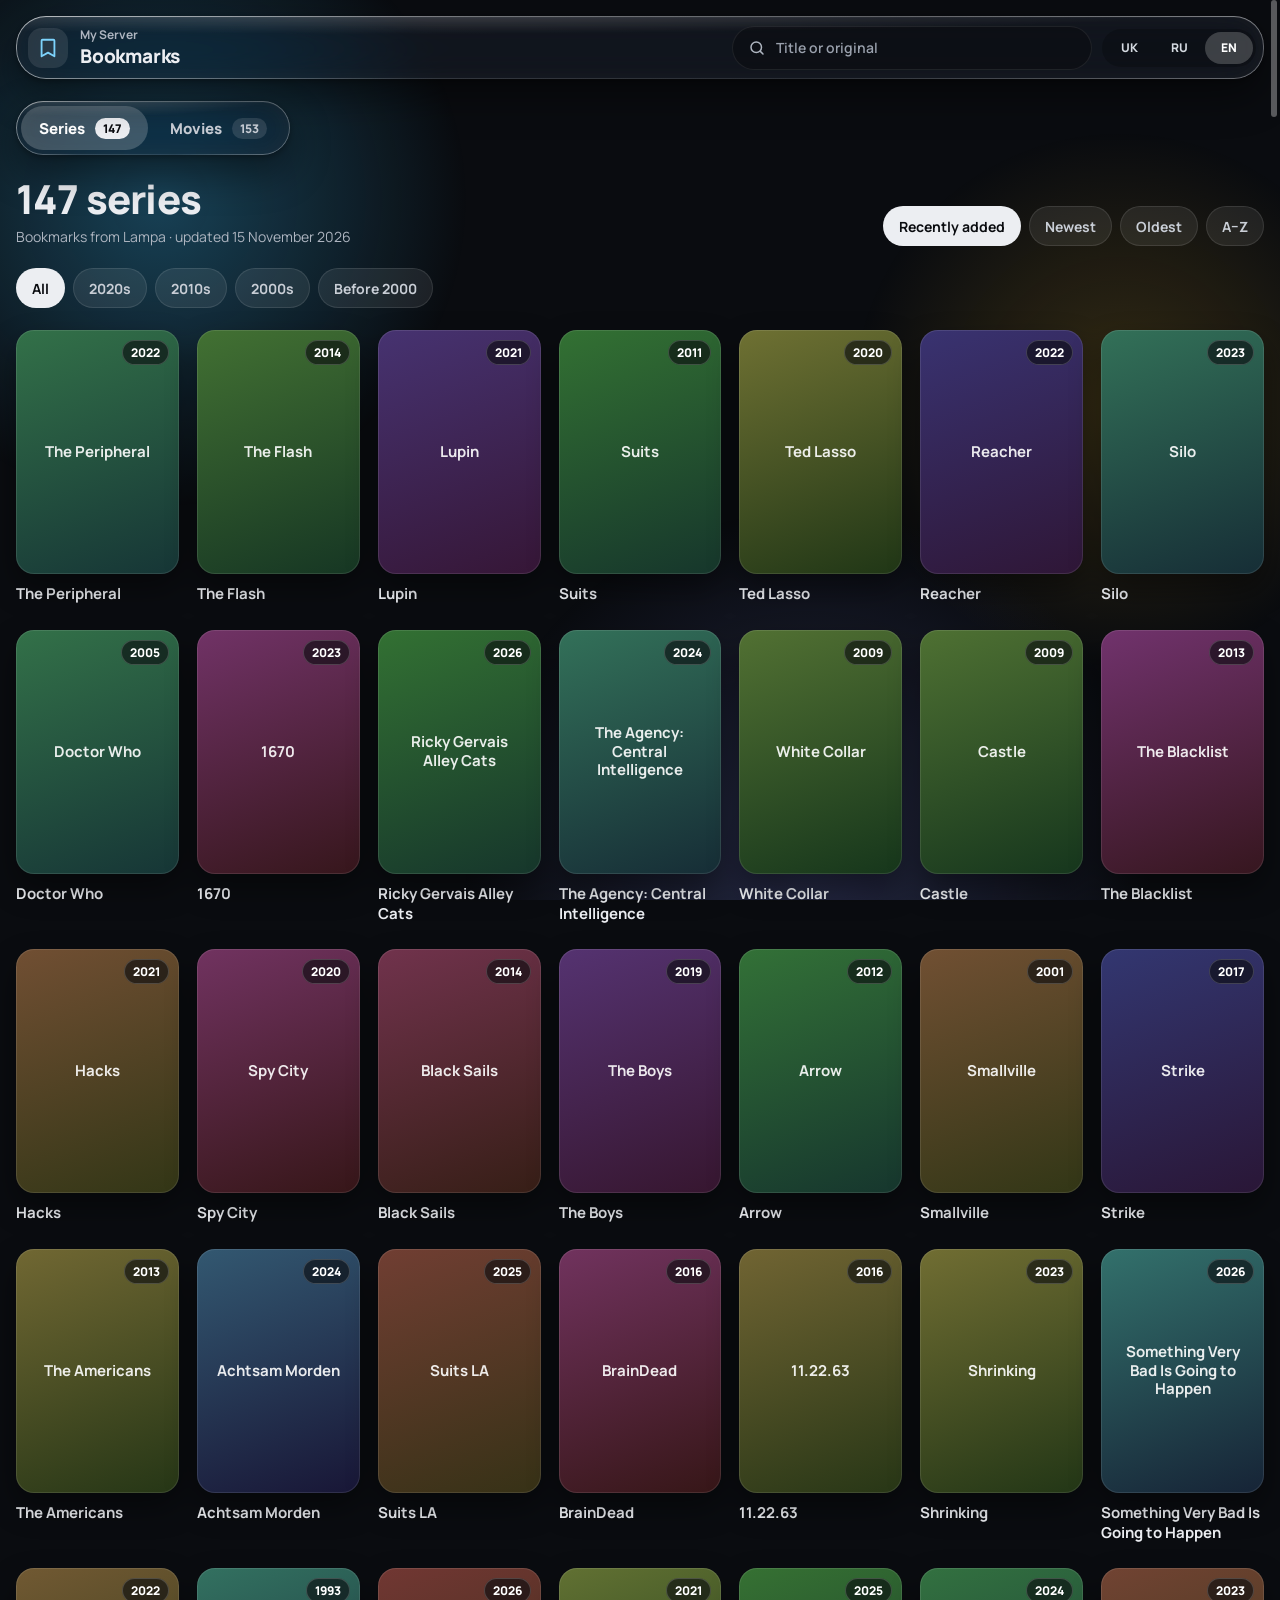
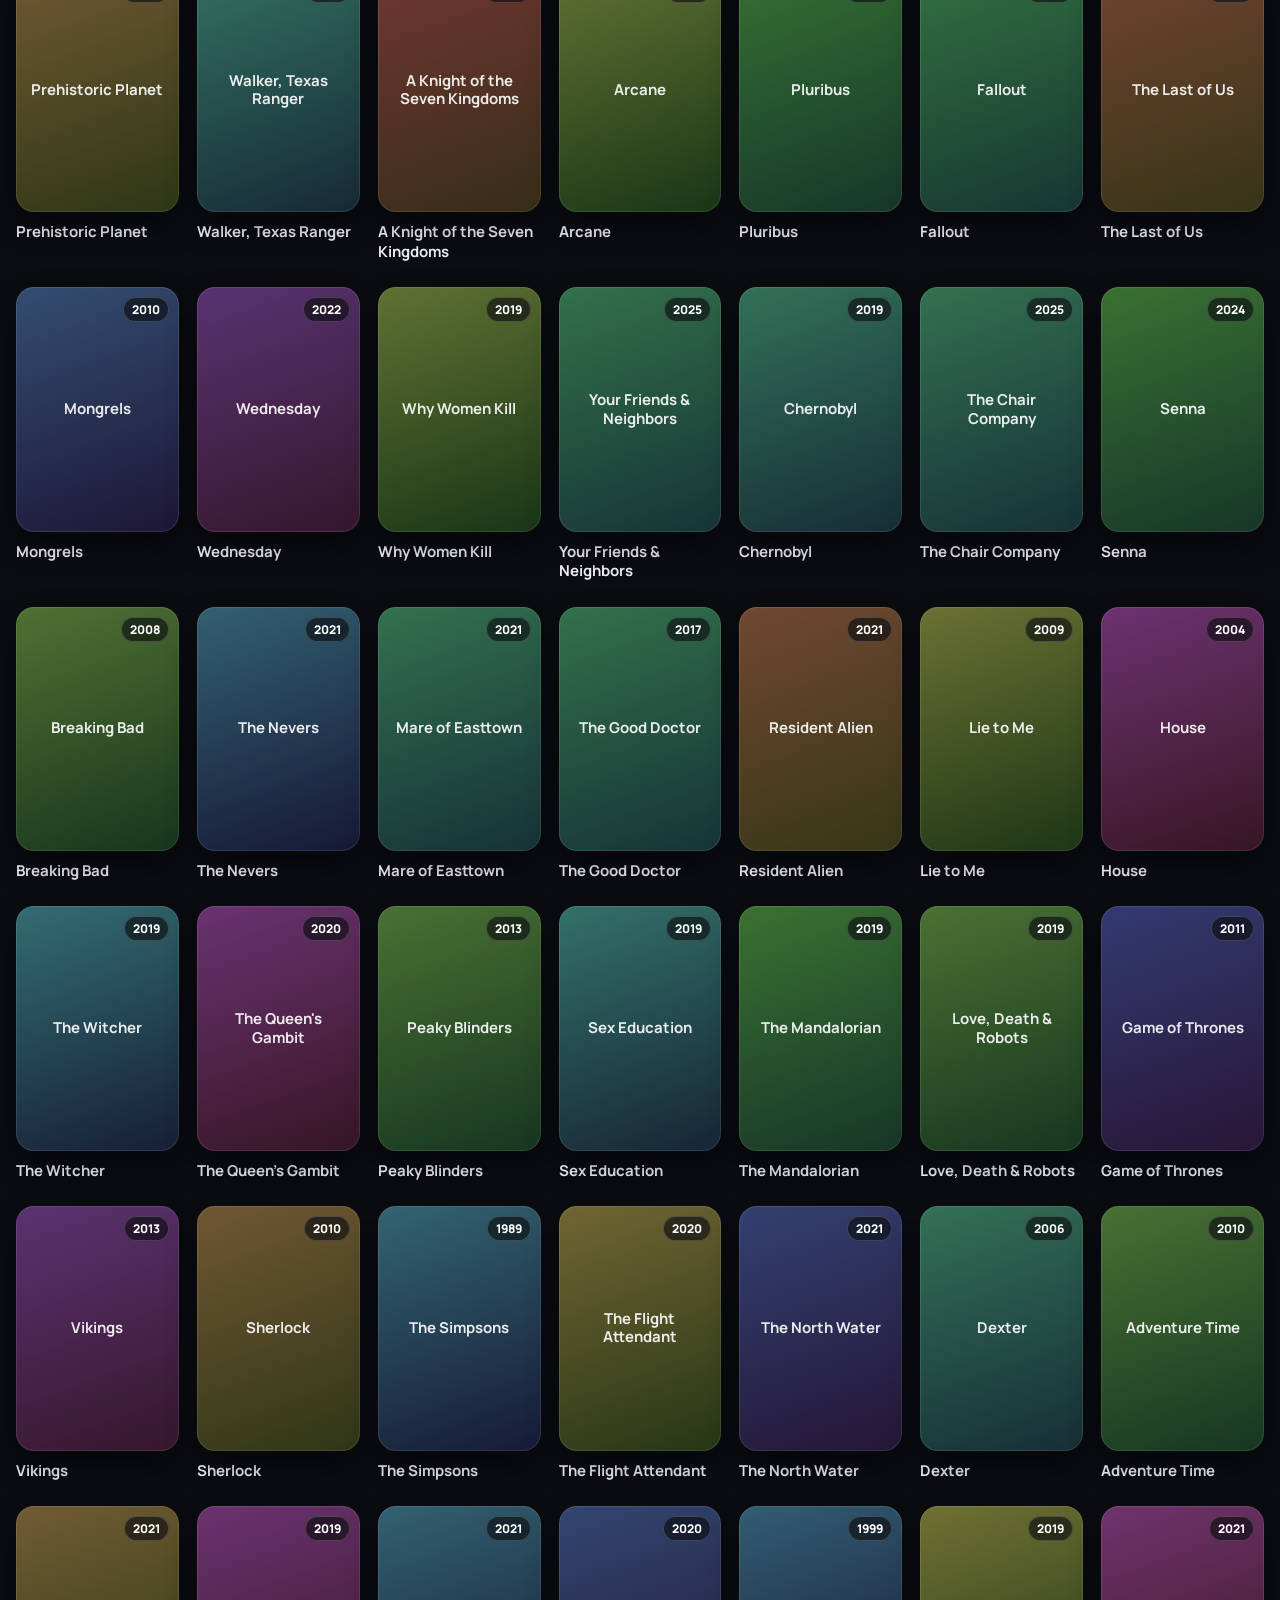
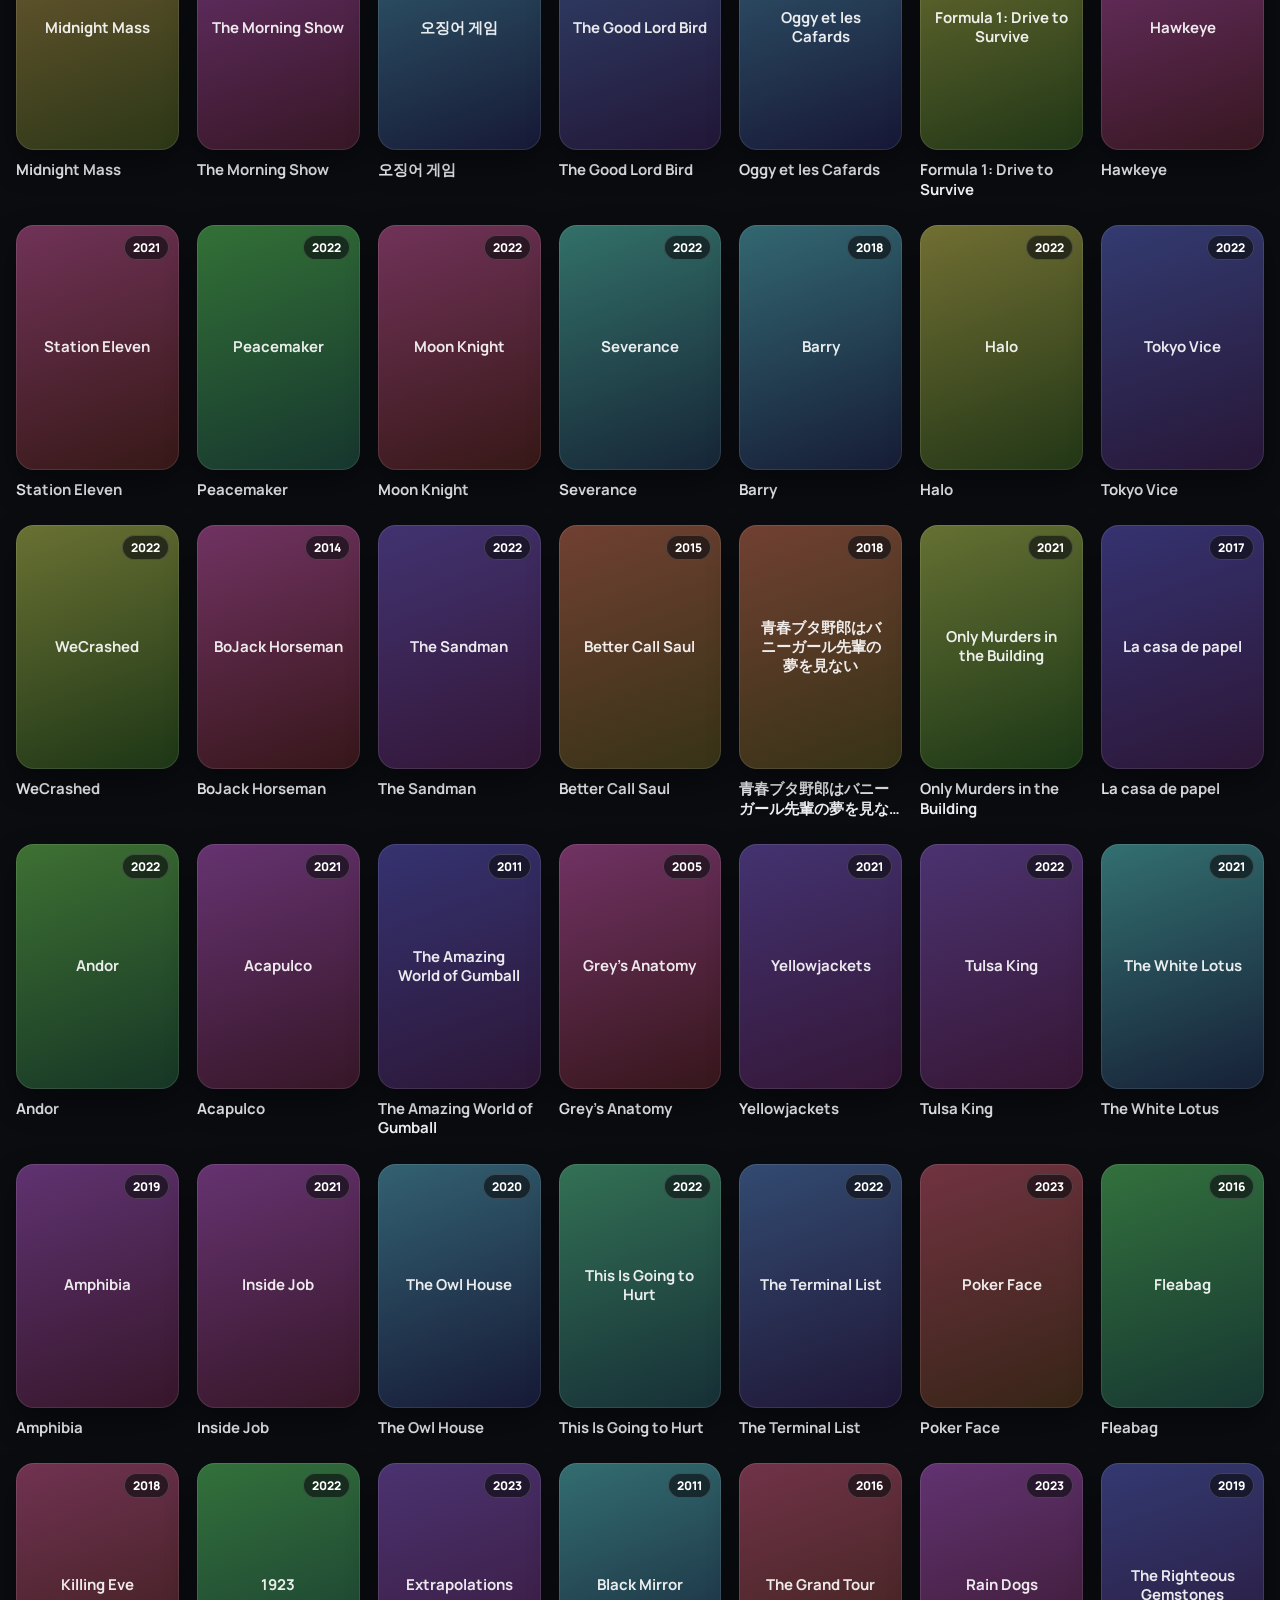
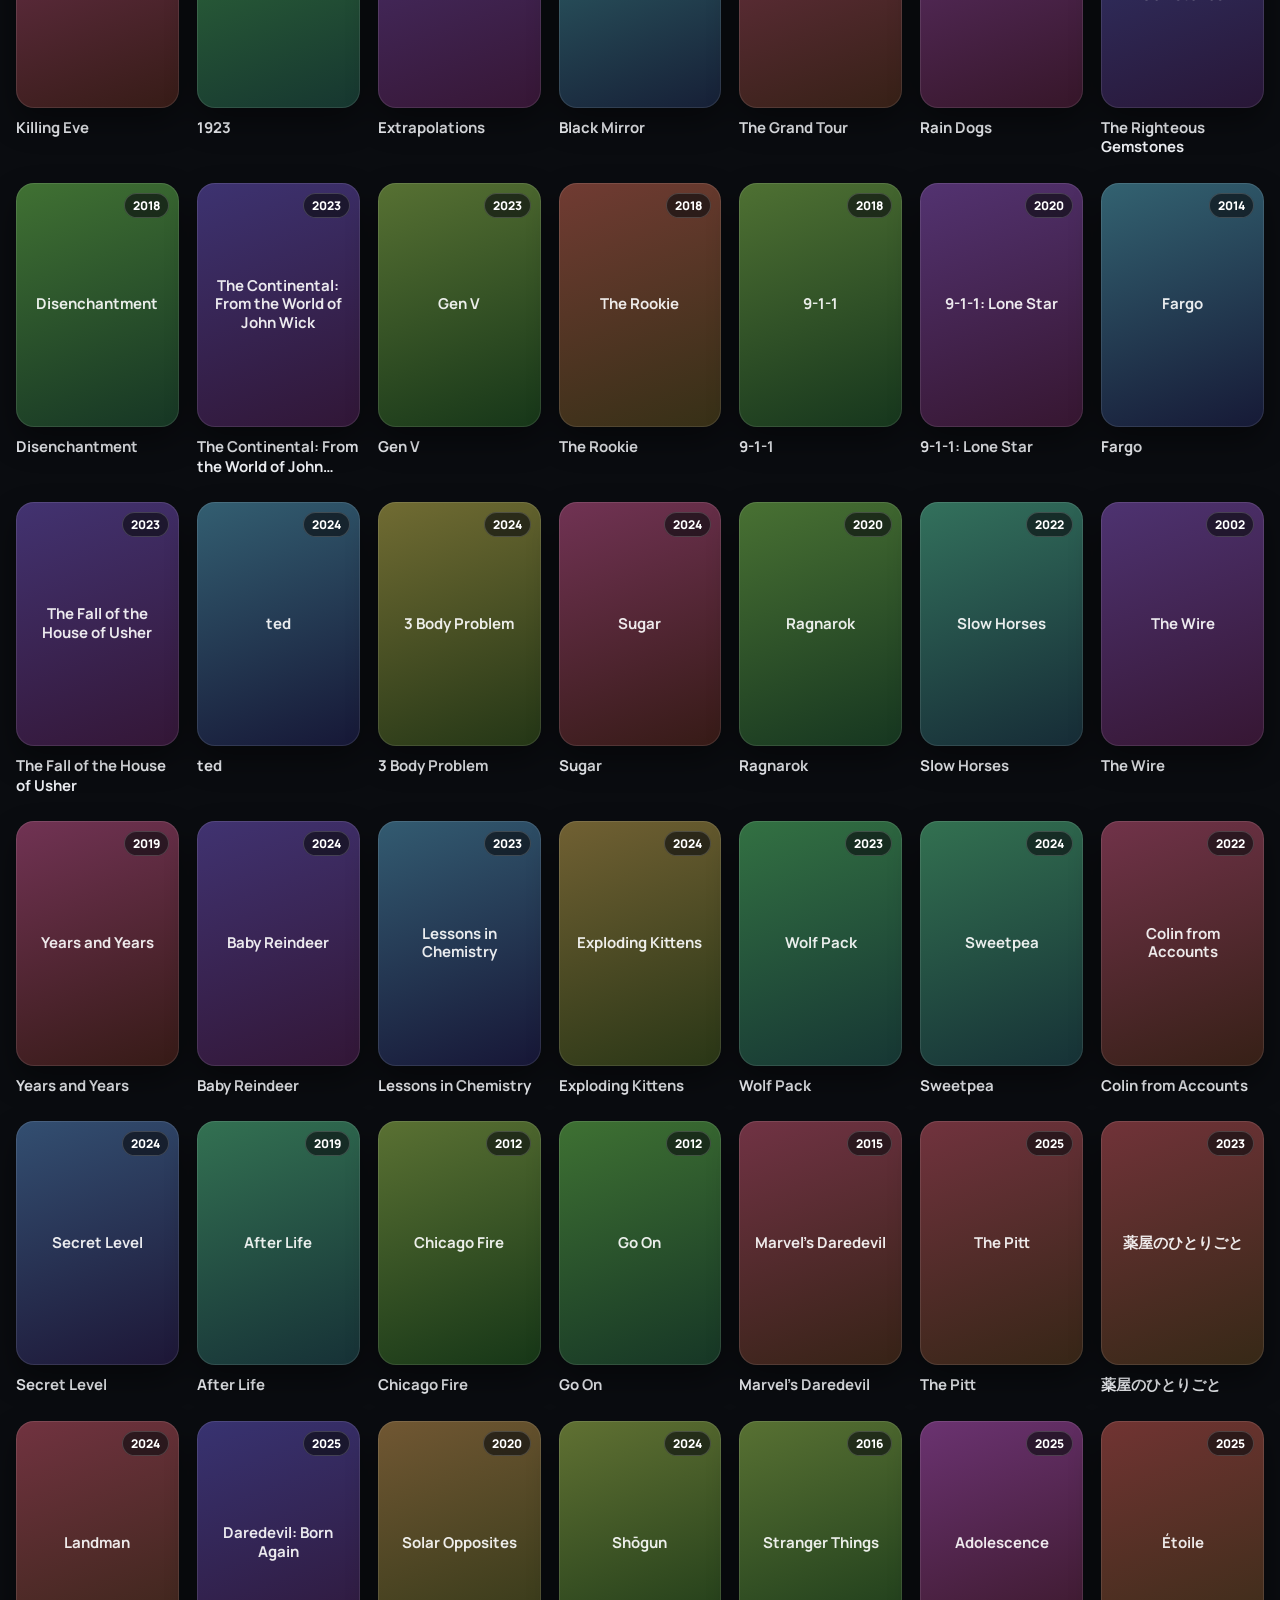
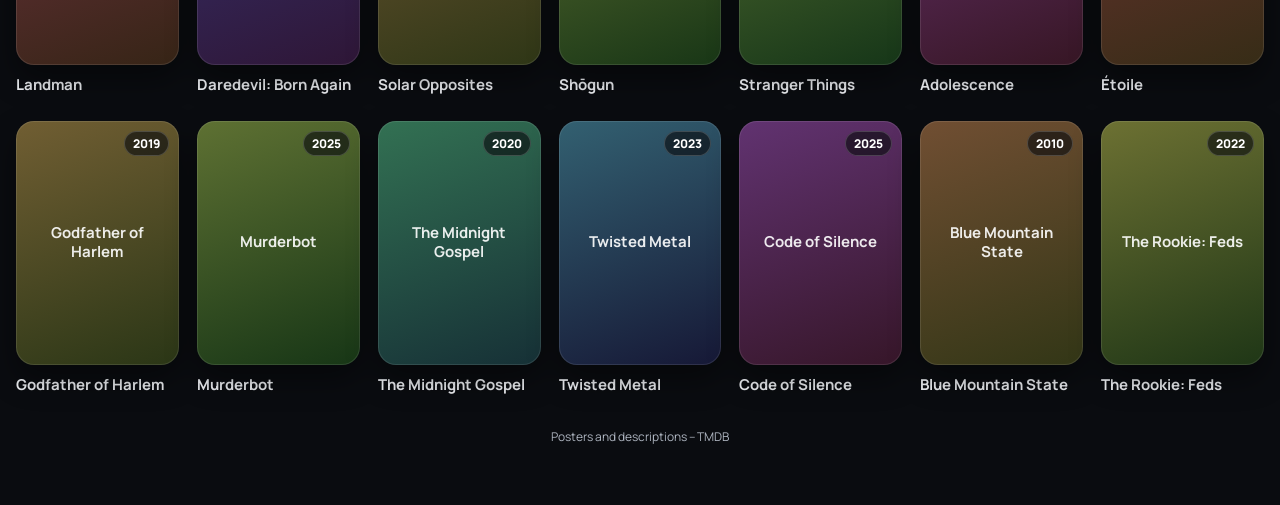
==== bookmarks/index.html @ 3c8f23cd "Bookmarks page: Lampa/CUB series and movies with TMDB details - bookmarks/: list with series/movies " ====
<!doctype html>
<html lang="uk">
<head>
<meta charset="utf-8">
<meta name="viewport" content="width=device-width, initial-scale=1, viewport-fit=cover">
<meta name="robots" content="noindex, nofollow, noarchive, nosnippet, noimageindex">
<meta name="googlebot" content="noindex, nofollow, noarchive, nosnippet, noimageindex">
<meta name="referrer" content="no-referrer">
<meta name="theme-color" content="#0A0C10">
<meta name="color-scheme" content="dark">
<title>Закладки</title>
<link rel="icon" href="data:image/svg+xml,%3Csvg xmlns='http://www.w3.org/2000/svg' viewBox='0 0 24 24' fill='none' stroke='%237DD3FC' stroke-width='2' stroke-linecap='round' stroke-linejoin='round'%3E%3Cpath d='M6 3h12a1 1 0 0 1 1 1v17l-7-4-7 4V4a1 1 0 0 1 1-1z'/%3E%3C/svg%3E">
<link rel="preconnect" href="https://fonts.googleapis.com">
<link rel="preconnect" href="https://fonts.gstatic.com" crossorigin>
<link rel="preconnect" href="https://image.tmdb.org" crossorigin>
<link href="https://fonts.googleapis.com/css2?family=Manrope:wght@400;500;600;700;800&display=swap" rel="stylesheet">
<link rel="stylesheet" href="../style.css">
<link rel="stylesheet" href="bookmarks.css">
</head>
<body>
<div class="ambient" aria-hidden="true"><i class="a1"></i><i class="a2"></i><i class="a3"></i></div>
<div id="bm-bd" class="bm-bd" aria-hidden="true"></div>
<div id="app"></div>
<noscript>JavaScript is required.</noscript>
<script src="app.js"></script>
</body>
</html>
---- style.css ----
:root{ --bg:#0A0C10;--text:#ECEEF2;--text2:#C9CED6;--text3:#AEB5C0;--line:rgba(255,255,255,.08); --ok:#4ADE80;--warn:#FBBF24;--down:#F87171;--unknown:#9AA1AD;--accent:#7DD3FC; --slot-ok:#2F6B45;--slot-unknown:#3A3F49; --mono:'JetBrains Mono',ui-monospace,monospace; } *{box-sizing:border-box} html{background:var(--bg)}  html{scrollbar-width:none} html::-webkit-scrollbar{display:none} #sbar-zone{position:fixed;top:0;right:0;bottom:0;width:14px;z-index:60} #sbar{position:absolute;right:3px;width:6px;border-radius:3px;background:rgba(255,255,255,.32);opacity:0;transition:opacity .35s,width .15s,right .15s} html.scrolling #sbar,#sbar-zone:hover #sbar,#sbar.drag{opacity:1;transition:opacity .1s,width .15s,right .15s} #sbar-zone:hover #sbar,#sbar.drag{width:8px;right:2px;background:rgba(255,255,255,.45)} #sbar-zone[hidden]{display:none} @media (pointer:coarse){#sbar-zone{pointer-events:none}} .svc-wrap{scrollbar-width:none}.svc-wrap::-webkit-scrollbar{display:none} html,body{margin:0;color:var(--text);font-family:'Manrope',system-ui,sans-serif;-webkit-font-smoothing:antialiased} body{min-height:100vh;overflow-x:clip} button{font-family:inherit;color:inherit} a{color:var(--accent);text-decoration:none}a:hover{color:#BAE6FD} h1,h2,h3{margin:0} [hidden]{display:none !important} .mono{font-family:var(--mono)}  .ambient{position:fixed;inset:0;pointer-events:none;z-index:-1;overflow:hidden} .ambient i{position:absolute;border-radius:50%} .a1{left:-160px;top:-120px;width:640px;height:640px;background:radial-gradient(circle,rgba(56,189,248,.30),rgba(56,189,248,0) 68%)} .a2{right:-120px;top:120px;width:560px;height:560px;background:radial-gradient(circle,rgba(251,191,36,.18),rgba(251,191,36,0) 68%)} .a3{left:35%;top:55%;width:720px;height:720px;background:radial-gradient(circle,rgba(129,140,248,.22),rgba(129,140,248,0) 68%)} body.is-down .a1{background:radial-gradient(circle,rgba(248,113,113,.30),rgba(248,113,113,0) 66%)}  .glass{position:relative;isolation:isolate;background:rgba(30,35,45,.42);-webkit-backdrop-filter:blur(24px) saturate(190%) brightness(1.08);backdrop-filter:blur(24px) saturate(190%) brightness(1.08);box-shadow:inset 0 1px 1px rgba(255,255,255,.28),inset 0 -1px 1px rgba(255,255,255,.08),inset 0 0 24px rgba(255,255,255,.04),0 16px 40px rgba(0,0,0,.45),0 2px 6px rgba(0,0,0,.3)} .glass::before{content:"";position:absolute;inset:0;border-radius:inherit;background:radial-gradient(120% 70% at 30% -10%,rgba(255,255,255,.20),rgba(255,255,255,0) 55%);pointer-events:none;z-index:-1} .glass::after{content:"";position:absolute;inset:0;border-radius:inherit;padding:1px;background:linear-gradient(135deg,rgba(255,255,255,.55),rgba(255,255,255,.08) 35%,rgba(255,255,255,.04) 65%,rgba(255,255,255,.32));-webkit-mask:linear-gradient(#000 0 0) content-box,linear-gradient(#000 0 0);-webkit-mask-composite:xor;mask:linear-gradient(#000 0 0) content-box exclude,linear-gradient(#000 0 0);pointer-events:none} .mat{background:rgba(22,25,31,.66);-webkit-backdrop-filter:blur(40px) saturate(140%);backdrop-filter:blur(40px) saturate(140%);box-shadow:inset 0 0 0 1px rgba(255,255,255,.05)} .mat-inner{background:rgba(255,255,255,.05)}  .btn{height:44px;padding:0 18px;border:0;border-radius:22px;font-size:14px;font-weight:800;cursor:pointer;display:inline-flex;align-items:center;justify-content:center;gap:8px;white-space:nowrap} .btn:focus-visible,.tab:focus-visible,.nav-item:focus-visible,.seg button:focus-visible,.row-name:focus-visible,input:focus-visible{outline:2px solid var(--accent);outline-offset:2px} .plain{background:rgba(255,255,255,.09);color:#F1F3F6}.plain:hover{background:rgba(255,255,255,.16)} .tint{background:rgba(125,211,252,.32);color:#E8F7FF;box-shadow:inset 0 0 0 1px rgba(125,211,252,.55)}.tint:hover{background:rgba(125,211,252,.42)} .danger{background:rgba(248,113,113,.36);color:#FFECEC;box-shadow:inset 0 0 0 1px rgba(248,113,113,.6)}.danger:hover{background:rgba(248,113,113,.46)} .icon-btn{width:44px;padding:0} .ghost{background:transparent;color:#D5DAE1}.ghost:hover{background:rgba(255,255,255,.08)} .seg{display:flex;gap:2px;padding:3px;border-radius:22px;background:rgba(0,0,0,.22)} .seg button{height:38px;min-width:54px;padding:0 12px;border:0;border-radius:19px;font-size:13px;font-weight:800;cursor:pointer;background:transparent;color:#D5DAE1} .seg button[aria-pressed="true"]{background:rgba(255,255,255,.20);color:#fff} .seg.small button{height:32px;min-width:48px;font-size:12px;border-radius:16px;padding:0 10px}  .shell{position:relative;display:flex;gap:20px;max-width:1440px;margin:0 auto;padding:16px 16px 0;align-items:flex-start} .side{box-shadow:inset 0 1px 1px rgba(255,255,255,.28),inset 0 -1px 1px rgba(255,255,255,.08),inset 0 0 24px rgba(255,255,255,.04),0 2px 6px rgba(0,0,0,.3)}  .side{position:sticky;top:16px;z-index:12;flex:0 0 244px;border-radius:30px;padding:14px;display:flex;flex-direction:column;gap:14px;min-height:calc(100vh - 32px)} .brand{display:flex;align-items:center;gap:10px;padding:6px 8px 4px} .brand-icon{width:36px;height:36px;border-radius:12px;background:rgba(125,211,252,.22);color:#BAE6FD;display:flex;align-items:center;justify-content:center;flex-shrink:0} body.is-down .brand-icon{background:rgba(248,113,113,.24);color:#FECACA} .brand-name{font-size:17px;font-weight:800;letter-spacing:-.01em;white-space:nowrap} .nav{display:flex;flex-direction:column;gap:4px} .nav-item{display:flex;align-items:center;gap:12px;height:44px;padding:0 14px;border:0;border-radius:22px;font-size:14px;font-weight:700;cursor:pointer;text-align:left;white-space:nowrap;background:transparent;color:#D5DAE1} .nav-item:hover{background:rgba(255,255,255,.08)} .nav-item[aria-current="page"]{background:rgba(125,211,252,.24);color:#E8F7FF;box-shadow:inset 0 0 0 1px rgba(125,211,252,.4)} .side-card{margin-top:auto;border-radius:20px;padding:14px;background:rgba(255,255,255,.06);display:flex;flex-direction:column;gap:8px} .kv{display:flex;justify-content:space-between;align-items:baseline;gap:10px;font-size:12px;white-space:nowrap} .kv span:first-child{color:var(--text3)}.kv span:last-child{color:#E7EAEE;font-weight:600;overflow:hidden;text-overflow:ellipsis} .dot{width:8px;height:8px;border-radius:4px;flex-shrink:0;display:inline-block} .dot.ok{background:var(--ok)}.dot.warn{background:var(--warn)}.dot.down{background:var(--down)}.dot.unknown{background:var(--unknown)} .content{flex:1 1 auto;min-width:0;display:flex;flex-direction:column;gap:22px;padding-bottom:40px} .topbar{position:sticky;top:16px;z-index:11;border-radius:30px;padding:8px 8px 8px 22px;display:flex;flex-wrap:wrap;align-items:center;justify-content:space-between;gap:12px} .topbar h1{font-size:19px;font-weight:800;letter-spacing:-.01em} .muted{color:var(--text3)}.soft{color:#D5DAE1} .pill{display:inline-flex;align-items:center;gap:8px;height:44px;padding:0 16px;border-radius:22px;font-size:13px;font-weight:800;white-space:nowrap} .pill.ok{background:rgba(74,222,128,.16);color:#86EFAC}.pill.warn{background:rgba(251,191,36,.18);color:#FCD34D}.pill.down{background:rgba(248,113,113,.2);color:#FCA5A5}.pill.unknown{background:rgba(255,255,255,.1);color:#D5DAE1} .tag{padding:5px 10px;border-radius:999px;font-size:12px;font-weight:700;white-space:nowrap} .tag.ok{background:rgba(74,222,128,.14);color:var(--ok)}.tag.warn{background:rgba(251,191,36,.16);color:var(--warn)}.tag.down{background:rgba(248,113,113,.16);color:var(--down)}.tag.unknown{background:rgba(255,255,255,.08);color:var(--unknown)} .tag.code{background:rgba(255,255,255,.05);color:var(--text2);font-family:var(--mono);font-weight:500}  .stats{display:grid;grid-template-columns:repeat(auto-fit,minmax(200px,1fr));gap:16px} .stat{border-radius:24px;padding:14px 18px;display:flex;flex-direction:column;gap:6px;min-width:0} .stat-head{display:flex;justify-content:space-between;align-items:baseline;gap:8px;font-size:13px;color:var(--text3);font-weight:600;white-space:nowrap} .stat-head span:last-child{font-size:12px;font-weight:500;overflow:hidden;text-overflow:ellipsis} .stat-val{font-size:26px;font-weight:700;font-family:var(--mono);white-space:nowrap} .spark{width:100%;height:28px;display:block} .card{border-radius:26px;min-width:0} .card-head{display:flex;justify-content:space-between;align-items:center;gap:12px;flex-wrap:wrap;padding:14px 20px 6px} .card-head h2{font-size:17px;font-weight:800}  .svc-table{min-width:700px} .svc-wrap{overflow-x:auto;padding-bottom:10px} .svc-head,.svc-row{display:grid;grid-template-columns:24px minmax(160px,1.4fr) minmax(170px,1.6fr) 72px minmax(190px,1.8fr);gap:12px;align-items:center;padding:0 20px} .svc-head{padding-top:4px;padding-bottom:4px;font-size:11px;font-weight:700;color:var(--text3);letter-spacing:.04em;text-transform:uppercase} .svc-row{min-height:44px} .svc-row.sel{background:rgba(125,211,252,.10);box-shadow:inset 3px 0 0 var(--accent)} .row-name{border:0;background:none;padding:0;font-size:14px;font-weight:700;text-align:left;cursor:pointer;min-height:40px;color:var(--text)} .svc-sub{font-size:13px;color:var(--text3)} .svc-sub.warn{color:var(--warn)}.svc-sub.down{color:var(--down)} .svc-ms{font-size:13px;font-family:var(--mono);color:var(--text2)} .bars{display:flex;gap:2px;height:18px} .bars i{flex:1;border-radius:3px;background:var(--slot-unknown)} .bars i.ok{background:var(--slot-ok)}.bars i.warn{background:var(--warn)}.bars i.down{background:var(--down)} .bars i:hover{outline:2px solid #fff;outline-offset:1px} .pair{display:grid;grid-template-columns:minmax(0,1.5fr) minmax(0,1fr);gap:20px;align-items:stretch} .detail{padding:22px 24px;display:flex;flex-direction:column;gap:18px} .detail h2{font-size:20px;font-weight:800} .metrics{display:grid;grid-template-columns:repeat(3,minmax(0,1fr));gap:10px} .metric{border-radius:18px;padding:12px;display:flex;flex-direction:column;gap:4px;min-width:0} .metric span:first-child{font-size:11px;line-height:1.3;color:var(--text3);font-weight:600} .metric span:last-child{font-size:17px;font-weight:700;font-family:var(--mono);white-space:nowrap;overflow:hidden;text-overflow:ellipsis} .events{display:flex;flex-direction:column} .ev{display:flex;gap:12px;padding:6px 0;align-items:baseline;font-size:13px;color:var(--text2)} .ev time{font-family:var(--mono);font-size:12px;color:var(--text3);width:80px;flex-shrink:0;white-space:nowrap} .ev.warn span{color:var(--warn)}.ev.down span{color:var(--down)}.ev.ok span{color:#86EFAC} .sub-title{font-size:13px;font-weight:700;color:var(--text2);padding-bottom:4px} .peers{display:flex;flex-direction:column;gap:2px} .peer{display:flex;align-items:center;gap:10px;font-size:13px;padding:5px 0} .peer b{font-weight:700;flex:1;min-width:0;overflow:hidden;text-overflow:ellipsis;white-space:nowrap} .peer span{color:var(--text3);white-space:nowrap} .side-list{padding:22px 24px;display:flex;flex-direction:column;gap:6px} .side-list h2{font-size:20px;font-weight:800;padding-bottom:6px} .empty{color:var(--text3);font-size:13px;padding:8px 0}  .charts{display:grid;grid-template-columns:repeat(auto-fit,minmax(220px,1fr));gap:16px} .chart{border-radius:24px;padding:16px 18px;display:flex;flex-direction:column;gap:8px} .chart svg{width:100%;height:120px;display:block} .chart-foot{display:flex;justify-content:space-between;font-size:11px;color:var(--text3)} .days{display:flex;align-items:flex-end;gap:3px;height:120px} .days i{flex:1;background:rgba(94,234,212,.55);border-radius:3px 3px 0 0;min-height:2px;cursor:default} .days i:hover{background:rgba(94,234,212,.9)}  .alert{border-radius:32px;padding:24px 26px;display:flex;flex-wrap:wrap;gap:20px;align-items:center} .alert-icon{width:56px;height:56px;border-radius:28px;background:rgba(248,113,113,.26);color:#FECACA;display:flex;align-items:center;justify-content:center;flex-shrink:0} .alert h2{font-size:21px;font-weight:800} .alert p{margin:6px 0 0;font-size:14px;color:#E7EAEE;line-height:1.55} body.is-down .stats,body.is-down .card{opacity:.75}  .tip{position:fixed;z-index:50;border-radius:16px;padding:10px 14px;display:flex;flex-direction:column;gap:4px;white-space:nowrap;pointer-events:none;font-size:13px;font-weight:800} .tip .mono{font-size:12px;font-weight:500;color:#D5DAE1}  .login{position:relative;min-height:100vh;display:flex;align-items:center;justify-content:center;padding:24px 16px} .login-card{width:100%;max-width:400px;border-radius:34px;padding:30px 28px 26px;display:flex;flex-direction:column;gap:18px} .login-card .brand{padding:0} .field{display:flex;flex-direction:column;gap:6px} .field label{font-size:13px;font-weight:700;color:var(--text2)} .field input{height:50px;border-radius:16px;border:1px solid rgba(255,255,255,.12);background:rgba(0,0,0,.28);color:var(--text);font:inherit;font-size:16px;padding:0 16px} .field input.code{font-family:var(--mono);letter-spacing:.3em;font-size:20px} .login-err{min-height:20px;font-size:13px;color:var(--down)} .login-foot{display:flex;justify-content:space-between;align-items:center;gap:10px}  .edge-top{position:sticky;top:0;height:110px;margin-bottom:-110px;z-index:5;pointer-events:none;background:linear-gradient(180deg,rgba(10,12,16,.85),rgba(10,12,16,.5) 45%,rgba(10,12,16,0))} .m-header,.m-range,.tabbar-wrap{display:none} .tab{display:flex;flex-direction:column;align-items:center;justify-content:center;gap:3px;height:54px;min-width:0;padding:0 2px;border:0;border-radius:27px;background:transparent;color:var(--text2);cursor:pointer} .tab span{max-width:100%;overflow:hidden;text-overflow:ellipsis;white-space:nowrap;font-size:10px;font-weight:700} .tab[aria-current="page"]{background:rgba(125,211,252,.24);color:#E8F7FF;box-shadow:inset 0 0 0 1px rgba(125,211,252,.35)}  @media (max-width:900px){ .shell{flex-direction:column;align-items:stretch;padding:8px 10px 0} .side,.topbar{display:none !important} .content{gap:14px;padding-bottom:110px} .m-header{display:flex;position:sticky;top:8px;z-index:11;align-items:center;gap:10px;border-radius:30px;padding:7px 7px 7px 8px} .m-header .brand-icon{width:40px;height:40px;border-radius:20px} .m-title{flex:1;min-width:0;display:flex;flex-direction:column;gap:2px} .m-title h1{font-size:17px;font-weight:800;white-space:nowrap;overflow:hidden;text-overflow:ellipsis} .m-title span{display:flex;align-items:center;gap:6px;font-size:12px;color:#D5DAE1;font-weight:600;white-space:nowrap;overflow:hidden} .m-range{display:flex} .svc-hint{display:none} .pair{grid-template-columns:minmax(0,1fr)} .stats{grid-template-columns:repeat(2,minmax(0,1fr));gap:10px} .stat-val{font-size:22px} .stats .stat:last-child:nth-child(odd){grid-column:1 / -1} .svc-table{min-width:0} .svc-head{display:none} .svc-row{grid-template-columns:12px minmax(0,1fr) auto;row-gap:2px;padding:10px 16px 14px} .svc-ms{grid-column:3;grid-row:1} .svc-sub{grid-column:2 / 4;grid-row:2} .bars{grid-column:1 / 4;grid-row:3;margin-top:6px} .metrics{gap:8px} .alert{padding:20px} .tabbar-wrap{display:flex;position:fixed;left:0;right:0;bottom:calc(12px + env(safe-area-inset-bottom));z-index:14;justify-content:center;padding:0 10px;pointer-events:none} .tabbar{pointer-events:auto;display:grid;grid-template-columns:repeat(4,minmax(0,1fr));width:100%;max-width:460px;gap:2px;border-radius:33px;padding:6px} }  @supports not ((backdrop-filter:blur(1px)) or (-webkit-backdrop-filter:blur(1px))){.glass{background:rgba(30,35,45,.97)}.mat{background:#16191F}} @media (prefers-reduced-transparency:reduce){.glass,.mat{background:#1D2129;-webkit-backdrop-filter:none;backdrop-filter:none}.glass::before{display:none}.ambient{display:none}} @media (prefers-contrast:more){.glass{background:#12141A}.glass::after{background:rgba(255,255,255,.85)}.tint,.nav-item[aria-current="page"],.tab[aria-current="page"]{background:#7DD3FC;color:#0B1A22}.muted,.svc-sub,.kv span:first-child{color:#D5DAE1}} @media (prefers-reduced-motion:no-preference){.btn,.seg button,.nav-item,.tab{transition:background .2s ease,transform .25s cubic-bezier(.3,1.4,.5,1)}.btn:active,.tab:active{transform:scale(.95)}.pulse{animation:pulse 2s ease-in-out infinite}@keyframes pulse{0%,100%{opacity:1}50%{opacity:.35}}}  .sw{position:relative;width:52px;height:32px;border-radius:16px;border:0;padding:0;cursor:pointer;flex-shrink:0} .sw-off{background:#3A3F49}.sw-on{background:#38BDF8} .sw-thumb{position:absolute;top:3px;left:3px;width:26px;height:26px;border-radius:13px;background:#fff;box-shadow:0 2px 6px rgba(0,0,0,.35)} .sw-on .sw-thumb{left:auto;right:3px} .sw-locked{opacity:.5;cursor:not-allowed} .sw:not(.sw-locked):active .sw-thumb{width:34px;height:30px;top:1px;border-radius:15px;background:rgba(255,255,255,.28);-webkit-backdrop-filter:blur(6px) saturate(200%);backdrop-filter:blur(6px) saturate(200%);box-shadow:inset 0 1px 1px rgba(255,255,255,.7),inset 0 -1px 1px rgba(255,255,255,.25),0 4px 14px rgba(0,0,0,.35)} .prow{display:flex;align-items:center;gap:14px;min-height:56px;padding:6px 0;border-top:1px solid var(--line)} .prow:first-child{border-top:0} .k{display:flex;flex-direction:column;gap:3px;flex:1;min-width:0} .k b{font-size:14px;font-weight:700;display:flex;align-items:center;gap:8px;flex-wrap:wrap} .k span{font-size:12px;color:var(--text3);line-height:1.4} .k span.warn-t{color:var(--warn)} .badge{padding:3px 8px;border-radius:999px;font-size:11px;font-weight:800;white-space:nowrap} .badge.crit{background:rgba(248,113,113,.18);color:#FCA5A5} .badge.out{background:rgba(125,211,252,.16);color:#BAE6FD} .dev{display:flex;align-items:center;gap:12px;padding:10px 0;border-top:1px solid var(--line)} .dev:first-child{border-top:0} .ic{width:40px;height:40px;border-radius:14px;background:rgba(255,255,255,.06);display:flex;align-items:center;justify-content:center;flex-shrink:0;color:#D5DAE1} .ic.accent{color:var(--accent)} .p{margin:0;font-size:14px;line-height:1.55} .row-btns{display:flex;align-items:center;gap:10px;flex-wrap:wrap} @media (prefers-reduced-motion:no-preference){.sw-thumb{transition:all .28s cubic-bezier(.3,1.5,.5,1)}}  .acts:empty{display:none} .act-row{display:flex;flex-wrap:wrap;gap:8px;padding-top:2px} .act-btn{height:40px;padding:0 14px;font-size:13px;border-radius:20px} .act-btn[aria-disabled="true"]{opacity:.55;cursor:default} .act-btn .cd{font-family:var(--mono);font-size:11px;font-weight:600;color:var(--text3)} .spin{width:14px;height:14px;border-radius:50%;border:2px solid rgba(255,255,255,.25);border-top-color:#E8F7FF;flex-shrink:0;display:inline-block} @media (prefers-reduced-motion:no-preference){.spin{animation:spin .8s linear infinite}@keyframes spin{to{transform:rotate(360deg)}}} .toasts{position:fixed;bottom:20px;right:20px;flex-direction:column-reverse;z-index:30;display:flex;flex-direction:column;gap:10px;width:min(380px,calc(100vw - 32px));pointer-events:none} .toast{pointer-events:auto;border-radius:24px;padding:12px 10px 12px 14px;display:flex;align-items:center;gap:12px} .t-ic{width:36px;height:36px;border-radius:18px;flex-shrink:0;display:flex;align-items:center;justify-content:center;background:rgba(125,211,252,.22);color:#BAE6FD} .toast.ok .t-ic{background:rgba(74,222,128,.2);color:#86EFAC}.toast.fail .t-ic{background:rgba(248,113,113,.22);color:#FCA5A5} .t-txt{flex:1;min-width:0;display:flex;flex-direction:column;gap:2px}.t-txt b{font-size:14px}.t-txt span{font-size:12px;color:var(--text2);overflow-wrap:anywhere} .toast.fail .t-txt span{color:#FECACA} .t-x{width:36px;height:36px} .scrim{position:fixed;inset:0;z-index:40;background:rgba(5,7,10,.55)} .dlg-wrap{position:fixed;inset:0;z-index:41;display:flex;align-items:center;justify-content:center;padding:16px;pointer-events:none} .dlg{pointer-events:auto;width:100%;max-width:460px;border-radius:34px;padding:26px;display:flex;flex-direction:column;gap:14px} .dlg-head{display:flex;align-items:center;gap:14px}.dlg-head h2{font-size:21px;font-weight:800;line-height:1.25} .dlg-ic{width:48px;height:48px;border-radius:24px;background:rgba(251,191,36,.22);color:#FCD34D;display:flex;align-items:center;justify-content:center;flex-shrink:0} .dlg-list{margin:0;padding:0;list-style:none;display:flex;flex-direction:column;gap:8px;font-size:14px;color:#E7EAEE;line-height:1.5} .dlg-list li{display:flex;gap:10px}.dlg-list li::before{content:"•";color:var(--text3)}.dlg-list li.first::before{color:#FCD34D} .dlg-list code{font-family:var(--mono);font-size:12px;background:rgba(0,0,0,.3);padding:2px 6px;border-radius:6px} .dlg-l{font-size:13px;font-weight:700;color:var(--text2)} .dlg input{height:50px;border-radius:16px;border:1px solid rgba(255,255,255,.14);background:rgba(0,0,0,.3);color:var(--text);font-family:var(--mono);font-size:20px;letter-spacing:.2em;padding:0 16px} .dlg-e{font-size:12px;color:#FCA5A5;min-height:16px;margin-top:-6px}.dlg-e.muted{color:var(--text3)} .dlg-btns{display:flex;justify-content:flex-end;gap:10px} @media (max-width:900px){ .toasts{right:10px;left:10px;width:auto;bottom:calc(92px + env(safe-area-inset-bottom))} .dlg-wrap{align-items:flex-end;padding:10px 10px calc(10px + env(safe-area-inset-bottom))} .dlg{border-radius:30px;padding:22px} .dlg-btns .btn{flex:1} } .dlg-ic.red{background:rgba(248,113,113,.22);color:#FCA5A5} .dlg-txt{font-size:14px;color:#E7EAEE;line-height:1.5}  .days{position:relative;padding-top:18px} .days i.prev{background:rgba(94,234,212,.22)} .days i.prev:hover{background:rgba(94,234,212,.5)} .days .mstart{position:relative;flex:0 0 0;align-self:stretch;margin:0 -1.5px} .days .mstart::before{content:"";position:absolute;top:0;bottom:0;left:0;border-left:1px dashed rgba(255,255,255,.35)} .days .mstart span{position:absolute;top:-18px;left:6px;font-size:11px;font-weight:700;color:var(--text2);white-space:nowrap} .days .mstart.end span{left:auto;right:6px}  .tx-block{display:flex;flex-direction:column;gap:8px;padding-top:14px;border-top:1px solid var(--line)} .tx-head{display:flex;justify-content:space-between;align-items:baseline;gap:10px;font-size:13px;font-weight:700} .tx-head .muted{font-weight:600;font-size:12px} .tx-bar{position:relative;height:10px;border-radius:5px;background:rgba(255,255,255,.07);overflow:hidden} .tx-bar i{position:absolute;left:0;top:0;bottom:0;border-radius:5px} .tx-bar i.used,.tx-legend i.used{background:#5EEAD4} .tx-bar i.fc,.tx-legend i.fc{background:rgba(94,234,212,.28)} .tx-legend{display:flex;flex-wrap:wrap;gap:6px 16px;font-size:12px;color:var(--text2)} .tx-legend span{display:inline-flex;align-items:center;gap:6px} .tx-legend i{width:10px;height:10px;border-radius:3px;display:inline-block} .tx-peer{display:grid;grid-template-columns:minmax(90px,140px) minmax(0,1fr) auto;align-items:center;gap:12px;font-size:13px} .tx-peer b{font-weight:700;white-space:nowrap;overflow:hidden;text-overflow:ellipsis} .tx-peer .mono{font-size:12px;color:var(--text2);white-space:nowrap} .tx-pbar{height:6px;border-radius:3px;background:rgba(255,255,255,.06);overflow:hidden} .tx-pbar i{display:block;height:100%;border-radius:3px;background:rgba(94,234,212,.6)} .ct-row{display:grid;grid-template-columns:10px minmax(80px,150px) minmax(0,1fr) minmax(40px,90px) 64px;align-items:center;gap:10px;font-size:13px} .ct-row b{font-weight:700;white-space:nowrap;overflow:hidden;text-overflow:ellipsis} .ct-up{color:var(--text2);font-size:12px;white-space:nowrap;overflow:hidden;text-overflow:ellipsis} .ct-up em{font-style:normal;color:var(--warn)} .ct-row .mono{font-size:12px;color:var(--text2);text-align:right;white-space:nowrap} @media (max-width:900px){.ct-row{grid-template-columns:10px minmax(0,1fr) auto 56px}.ct-row .tx-pbar{display:none}.ct-up{text-align:right}}  :root{--dns-q:#818CF8;--dns-b:#F472B6;--dns-bt:#F9A8D4}  .dns-stats{grid-template-columns:repeat(4,minmax(0,1fr))} .st-ok{color:#86EFAC}.st-warn{color:var(--warn)}.st-down{color:#FCA5A5} .dns-chart{padding:20px 22px 16px;display:flex;flex-direction:column;gap:14px} .legend{display:flex;gap:16px;font-size:12px;font-weight:700;color:#C9CED6} .legend span{display:inline-flex;align-items:center;gap:6px}.legend i{width:10px;height:10px;border-radius:3px} .dnsbars{display:flex;align-items:flex-end;gap:4px;height:150px} .dnsbars i{flex:1;min-width:0;height:100%;display:flex;flex-direction:column;justify-content:flex-end;gap:2px;cursor:default} .dnsbars i b{display:block;border-radius:4px 4px 2px 2px;background:var(--dns-b)} .dnsbars i u{display:block;border-radius:2px 2px 4px 4px;background:var(--dns-q);opacity:.9} .dnsbars i:hover{filter:brightness(1.35)} .dns-list{padding:0 0 10px;display:flex;flex-direction:column} .dns-list .card-head{padding:20px 22px 10px;align-items:baseline} .top-row{display:grid;grid-template-columns:minmax(0,1fr) auto;gap:4px 14px;padding:9px 22px;align-items:center} .top-row .mono{font-size:14px;font-weight:700}.top-row .amber{font-size:13px;color:var(--dns-bt);text-align:right} .ell{overflow:hidden;text-overflow:ellipsis;white-space:nowrap;min-width:0} .small{font-size:12px}.top-row .small{text-align:right;white-space:nowrap} .meter{position:relative;height:4px;border-radius:2px;background:rgba(255,255,255,.07);overflow:hidden} .meter i{position:absolute;left:0;top:0;bottom:0;border-radius:2px;background:rgba(244,114,182,.75)} .col{min-width:0;display:flex;flex-direction:column;gap:20px} .dns-dev,.dns-home{padding:20px 22px;display:flex;flex-direction:column;gap:4px} .dns-dev h2{margin-bottom:8px}.dns-home{gap:10px} .dev-row{display:flex;align-items:center;gap:12px;min-height:52px} .dev-ic{width:40px;height:40px;border-radius:14px;display:flex;align-items:center;justify-content:center;color:#BAE6FD;flex-shrink:0} .dev-txt{flex:1;min-width:0;display:flex;flex-direction:column;gap:2px}.dev-txt b{font-size:14px;font-weight:700} .dev-txt span{font-size:12px;color:var(--text3);white-space:nowrap;overflow:hidden;text-overflow:ellipsis} .dev-num{display:flex;flex-direction:column;align-items:flex-end;gap:2px}.dev-num b{font-size:14px}.dev-num span{font-size:12px;color:var(--dns-bt)} .chips{display:flex;flex-wrap:wrap;gap:8px} .chip{display:inline-flex;align-items:center;gap:7px;height:34px;padding:0 13px;border-radius:17px;background:rgba(255,255,255,.08);color:#D5DAE1;font-size:13px;font-weight:700} .chip.good{background:rgba(74,222,128,.13);color:#BBF7D0}.chip.good svg{color:#4ADE80} .chip.bad{background:rgba(248,113,113,.18);color:#FECACA}.chip.bad svg{color:#F87171} .dns-log{padding:18px 0 10px;display:flex;flex-direction:column;gap:6px} .log-tools{display:flex;flex-wrap:wrap;align-items:center;gap:10px;padding:0 16px 6px 22px}.log-tools h2{margin-right:8px} .search-wrap{position:relative;flex:1 1 220px;min-width:0;display:flex} .search-wrap svg{position:absolute;left:16px;top:13px;color:var(--text3)} .sr{position:absolute;width:1px;height:1px;overflow:hidden;clip:rect(0 0 0 0)} .search{flex:1;min-width:0;height:44px;border-radius:22px;border:0;padding:0 18px 0 44px;background:rgba(0,0,0,.28);color:#F1F3F6;font:inherit;font-size:14px;font-weight:600;outline:none;box-shadow:inset 0 0 0 1px rgba(255,255,255,.08)} .search:focus{box-shadow:inset 0 0 0 2px rgba(125,211,252,.7)}.search::placeholder{color:#9AA1AD} .dns-log .log-row{display:grid;grid-template-columns:72px minmax(0,1fr) 150px 190px;gap:14px;align-items:center;padding:8px 20px;min-height:52px} .dns-log .log-row.is-b{background:rgba(244,114,182,.05)} .dns-log .log-head{min-height:0;padding-top:4px;padding-bottom:4px;font-size:11px;font-weight:700;color:var(--text3);letter-spacing:.04em} .log-time{font-size:12px;color:var(--text3)} .log-dom{min-width:0;display:flex;flex-direction:column;gap:2px} .log-dom b{font-size:14px;font-weight:700;overflow:hidden;text-overflow:ellipsis;white-space:nowrap} .log-dom span{font-size:12px;color:var(--text3);white-space:nowrap;overflow:hidden;text-overflow:ellipsis} .log-pill{display:inline-flex;align-items:center;justify-self:start;height:28px;padding:0 11px;border-radius:14px;font-size:12px;font-weight:700;white-space:nowrap} .pl-blocked,.pl-deny{color:var(--dns-bt);background:rgba(244,114,182,.16)}.pl-allow{color:#86EFAC;background:rgba(74,222,128,.14)} .pl-cached{color:#C9CED6;background:rgba(255,255,255,.08)}.pl-allowed{color:#C7D2FE;background:rgba(129,140,248,.16)} .log-act{display:flex;justify-content:flex-end}.log-act .btn{height:38px;padding:0 14px;font-size:13px;white-space:nowrap} .dns-lists{padding:0 0 12px;display:flex;flex-direction:column} .dns-lists .card-head{padding:18px 16px 8px 22px} .list-row{display:flex;align-items:center;gap:14px;padding:8px 16px 8px 22px;min-height:52px} .list-txt{flex:1;min-width:0;display:flex;flex-direction:column;gap:2px}.list-txt b{font-size:14px;font-weight:700}.list-txt span{font-size:12px} .list-row .btn{height:40px;padding:0 16px;font-size:13px} .sep{height:1px;background:rgba(255,255,255,.07);margin:6px 22px} .dns-bar-wrap{position:sticky;bottom:20px;z-index:13;display:flex;justify-content:center;pointer-events:none;margin-top:-4px} .dns-bar{pointer-events:auto;border-radius:30px;padding:8px 8px 8px 20px;display:flex;flex-wrap:wrap;align-items:center;gap:8px;max-width:100%;box-sizing:border-box} .dns-bar .bar-name{font-size:14px;font-weight:800;padding-right:8px} .dns-toast-box{position:fixed;top:84px;left:50%;transform:translateX(-50%);z-index:30;max-width:calc(100% - 32px);pointer-events:none} .dns-toast{pointer-events:auto;border-radius:24px;padding:10px 10px 10px 18px;display:flex;align-items:center;gap:12px} .dns-toast span{font-size:14px;font-weight:700;min-width:0}.dns-toast .btn{height:36px;padding:0 14px;font-size:13px} .zone-list{display:flex;flex-direction:column;max-height:50vh;overflow:auto} .zone-row{display:flex;align-items:center;gap:12px;justify-content:space-between;padding:6px 0;min-height:44px} .zone-row .mono{font-size:14px;font-weight:600}.zone-row .btn{height:36px;padding:0 14px;font-size:13px} @media (max-width:900px){ .dns-stats{grid-template-columns:repeat(2,minmax(0,1fr))} .dnsbars{gap:2px} .dns-log .log-head{display:none} .dns-log .log-row{grid-template-columns:minmax(0,1fr) auto;row-gap:6px;padding:10px 16px} .dns-log .log-time{display:none} .dns-log .log-pill{grid-column:1 / 2} .dns-log .log-act{grid-column:2 / 3;grid-row:1 / 3;align-self:center} .dns-bar-wrap{position:fixed;left:0;right:0;bottom:calc(84px + env(safe-area-inset-bottom));padding:0 10px} .dns-bar{flex-wrap:nowrap;overflow-x:auto;scrollbar-width:none;padding:6px 6px 6px 16px;border-radius:28px} .dns-bar::-webkit-scrollbar{display:none} .dns-bar .btn{height:40px;padding:0 14px;font-size:13px;white-space:nowrap;flex-shrink:0} .dns-bar .bar-name{font-size:13px;white-space:nowrap} .dns-toast-box{top:76px} .content:has(.dns-bar-wrap){padding-bottom:180px} } .dev-self{opacity:.62}.dev-self .dev-txt span{white-space:normal}
---- bookmarks/bookmarks.css ----
/* Bookmarks – Lampa/CUB bookmarks page, built on the dashboard's style.css */
.bm{position:relative;max-width:1280px;margin:0 auto;padding:16px 16px 48px;display:flex;flex-direction:column;gap:22px}
.bm-top{position:sticky;top:16px;z-index:11;border-radius:30px;padding:8px 8px 8px 10px;display:flex;flex-wrap:wrap;align-items:center;justify-content:space-between;gap:10px 12px}
.bm-brand{display:flex;align-items:center;gap:12px;min-width:0;color:var(--text);border-radius:22px;padding:2px 10px 2px 2px}
.bm-brand:hover{color:#fff}
.bm-brand .ic{flex:none;width:40px;height:40px;border-radius:14px;display:flex;align-items:center;justify-content:center;background:rgba(255,255,255,.1);color:var(--accent)}
.bm-brand small{display:block;font-size:12px;font-weight:700;color:var(--text3)}
.bm-brand b{display:block;font-size:19px;font-weight:800;letter-spacing:-.01em}
.bm-tools{display:flex;flex-wrap:wrap;align-items:center;justify-content:flex-end;gap:10px;flex:1 1 360px;min-width:0}
.bm-tools .search-wrap{max-width:360px}
.bm-back{padding:0 18px 0 12px}

.bm-tabs{align-self:flex-start;display:inline-flex;gap:4px;padding:5px;border-radius:27px}
.bm-tab{height:44px;padding:0 18px;border:0;border-radius:22px;background:transparent;color:var(--text2);font-size:15px;font-weight:800;display:inline-flex;align-items:center;gap:10px;cursor:pointer}
.bm-tab em{font-style:normal;font-size:12px;font-weight:800;padding:2px 8px;border-radius:999px;background:rgba(255,255,255,.12);color:var(--text2)}
.bm-tab[aria-selected="true"]{background:rgba(255,255,255,.2);color:#fff}
.bm-tab[aria-selected="true"] em{background:var(--text);color:var(--bg)}
.bm-tab:focus-visible,.bm-pill:focus-visible,.bm-card:focus-visible{outline:2px solid var(--accent);outline-offset:2px}

.bm-head{display:flex;flex-wrap:wrap;align-items:flex-end;justify-content:space-between;gap:14px}
.bm-head h1{font-size:40px;font-weight:800;letter-spacing:-.02em;line-height:1.1}
.bm-head p{margin:6px 0 0;font-size:14px;color:var(--text3)}
.bm-pills{display:flex;flex-wrap:wrap;gap:8px}
.bm-pill{height:40px;padding:0 16px;border:0;border-radius:20px;background:rgba(255,255,255,.08);box-shadow:inset 0 0 0 1px rgba(255,255,255,.1);color:var(--text2);font-size:14px;font-weight:700;cursor:pointer}
.bm-pill:hover{background:rgba(255,255,255,.13)}
.bm-pill[aria-pressed="true"]{background:var(--text);color:var(--bg);box-shadow:none}

.bm-grid{display:grid;grid-template-columns:repeat(auto-fill,minmax(160px,1fr));gap:26px 18px}
.bm-card{display:flex;flex-direction:column;gap:10px;min-width:0;color:var(--text);border-radius:18px}
.bm-card:hover{color:#fff}
.bm-poster{position:relative;aspect-ratio:2/3;border-radius:18px;overflow:hidden;background:#161b24;box-shadow:0 14px 30px rgba(0,0,0,.4),inset 0 0 0 1px rgba(255,255,255,.1);transition:transform .2s ease,box-shadow .2s ease}
.bm-card:hover .bm-poster{transform:translateY(-3px);box-shadow:0 20px 38px rgba(0,0,0,.5),inset 0 0 0 1px rgba(255,255,255,.2)}
.bm-poster img{position:absolute;inset:0;width:100%;height:100%;object-fit:cover;display:block}
.bm-ph{position:absolute;inset:0;display:flex;align-items:center;justify-content:center;padding:14px;text-align:center;font-size:15px;font-weight:700;line-height:1.25;color:rgba(255,255,255,.9);overflow-wrap:anywhere}
.bm-year{position:absolute;top:10px;right:10px;z-index:1;padding:4px 9px;border-radius:999px;background:rgba(10,12,16,.62);-webkit-backdrop-filter:blur(10px);backdrop-filter:blur(10px);box-shadow:inset 0 0 0 1px rgba(255,255,255,.18);font-size:12px;font-weight:800;color:#fff}
.bm-name{font-size:15px;font-weight:700;line-height:1.3;display:-webkit-box;-webkit-line-clamp:2;-webkit-box-orient:vertical;overflow:hidden;overflow-wrap:anywhere}
.bm-orig{margin-top:-6px;font-size:13px;color:var(--text3);white-space:nowrap;overflow:hidden;text-overflow:ellipsis}
.bm-empty{padding:60px 0;text-align:center;color:var(--text3);font-size:15px}
.bm-foot{text-align:center;font-size:12px;color:var(--text3)}

/* detail */
.bm-bd{position:absolute;left:0;right:0;top:0;height:min(72vh,640px);z-index:-1;background-size:cover;background-position:center 25%;opacity:0;transition:opacity .5s;-webkit-mask-image:linear-gradient(180deg,#000 30%,transparent);mask-image:linear-gradient(180deg,#000 30%,transparent);pointer-events:none}
.bm-bd.on{opacity:.5}
.bm-hero{display:flex;flex-wrap:wrap;align-items:flex-end;gap:32px;padding-top:min(18vh,150px)}
.bm-hero .bm-poster{flex:none;width:240px}
.bm-hero .bm-poster:hover{transform:none}
.bm-info{flex:999 1 460px;min-width:0;display:flex;flex-direction:column;gap:16px}
.bm-tags{display:flex;flex-wrap:wrap;gap:8px}
.bm-tag{display:inline-flex;align-items:center;height:30px;padding:0 12px;border-radius:15px;background:rgba(255,255,255,.1);font-size:13px;font-weight:700;color:#E6E9EE}
.bm-tag.kind{background:rgba(125,211,252,.2);color:#E0F4FF}
.bm-info h1{font-size:clamp(32px,5vw,52px);font-weight:800;letter-spacing:-.02em;line-height:1.05;overflow-wrap:anywhere}
.bm-info .sub{margin-top:-10px;font-size:18px;color:var(--text2)}
.bm-facts{display:flex;flex-wrap:wrap;align-items:center;gap:8px 18px;font-size:15px;color:var(--text2)}
.bm-facts span{display:inline-flex;align-items:center;gap:6px}
.bm-actions{display:flex;flex-wrap:wrap;gap:10px;padding-top:4px}
.bm-actions .btn{height:48px;border-radius:24px;padding:0 20px;font-size:15px}
.bm-actions .btn.primary{background:var(--text);color:var(--bg)}
.bm-actions .btn.primary:hover{background:#fff;color:var(--bg)}
.bm-actions .btn.ghostly{background:rgba(255,255,255,.12);color:var(--text);box-shadow:inset 0 0 0 1px rgba(255,255,255,.16)}
.bm-actions .btn.ghostly:hover{background:rgba(255,255,255,.18);color:#fff}
.bm-cols{display:flex;flex-wrap:wrap;gap:24px;align-items:flex-start}
.bm-main{flex:999 1 560px;min-width:0;display:flex;flex-direction:column;gap:24px}
.bm-side{flex:1 1 300px;min-width:0;display:flex;flex-direction:column;gap:24px}
.bm-box{border-radius:26px;padding:22px 24px;display:flex;flex-direction:column;gap:12px}
.bm-box h2,.bm-sec h2{font-size:19px;font-weight:800}
.bm-box p{margin:0;font-size:16px;line-height:1.6;color:#DCE0E6}
.bm-sec{display:flex;flex-direction:column;gap:14px}
.bm-seasons{display:grid;grid-template-columns:repeat(auto-fill,minmax(140px,1fr));gap:16px}
.bm-season{display:flex;flex-direction:column;gap:6px;min-width:0}
.bm-season .bm-poster{border-radius:16px}
.bm-season b{font-size:15px;font-weight:700}
.bm-season span{font-size:13px;color:var(--text3)}
.bm-person{display:flex;align-items:center;gap:12px;min-width:0}
.bm-person i{flex:none;width:44px;height:44px;border-radius:50%;background:rgba(255,255,255,.12) center/cover no-repeat;box-shadow:inset 0 0 0 1px rgba(255,255,255,.14)}
.bm-person div{min-width:0}
.bm-person b{display:block;font-size:15px;font-weight:700;white-space:nowrap;overflow:hidden;text-overflow:ellipsis}
.bm-person span{display:block;font-size:13px;color:var(--text3);white-space:nowrap;overflow:hidden;text-overflow:ellipsis}
.bm-kv{display:flex;justify-content:space-between;gap:16px;font-size:14px}
.bm-kv span:first-child{color:var(--text3)}
.bm-kv span:last-child{text-align:right}
.bm-note{font-size:13px;color:var(--text3)}
.bm-skel{border-radius:10px;background:linear-gradient(90deg,rgba(255,255,255,.06),rgba(255,255,255,.12),rgba(255,255,255,.06));background-size:200% 100%;animation:bmsk 1.4s infinite linear;height:14px}
@keyframes bmsk{to{background-position:-200% 0}}

@media (max-width:640px){
  .bm{gap:18px;padding:8px 10px 40px}
  .bm-top{top:8px;border-radius:26px}
  .bm-tools{display:contents}
  .bm-tools .seg{order:2}
  .bm-tools .search-wrap{order:3;flex-basis:100%}
  .bm-pills{margin:0 -10px;padding:0 10px}
  .bm-head h1{font-size:30px}
  .bm-grid{grid-template-columns:repeat(2,minmax(0,1fr));gap:20px 12px}
  .bm-tabs{align-self:stretch;display:grid;grid-template-columns:repeat(2,minmax(0,1fr))}
  .bm-tab{justify-content:center}
  .bm-pills{flex-wrap:nowrap;overflow-x:auto;scrollbar-width:none}
  .bm-pills::-webkit-scrollbar{display:none}
  .bm-pill{flex:none}
  .bm-tools .search-wrap{max-width:none}
  .bm-hero{gap:20px;padding-top:40px}
  .bm-hero .bm-poster{width:150px}
  .bm-box{padding:18px}
}
@media (prefers-reduced-motion:reduce){.bm-poster,.bm-bd{transition:none}.bm-skel{animation:none}}
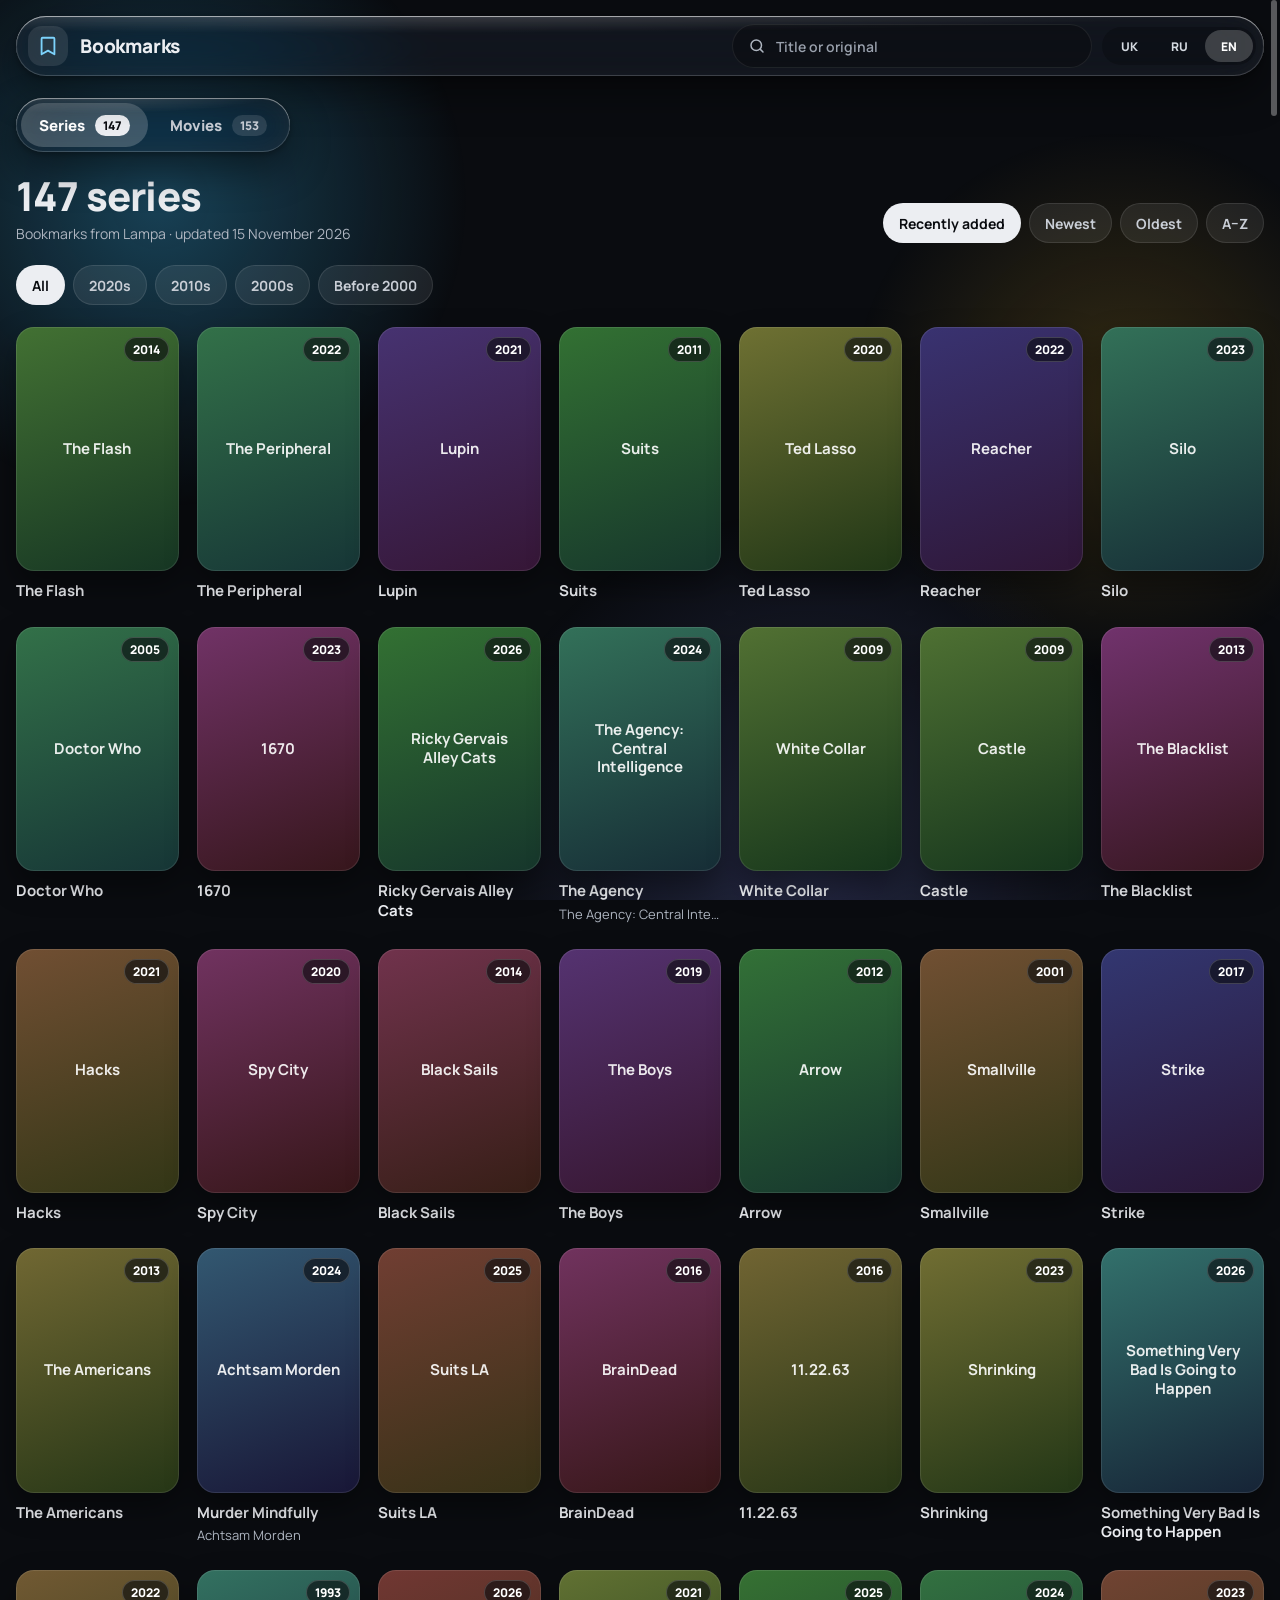
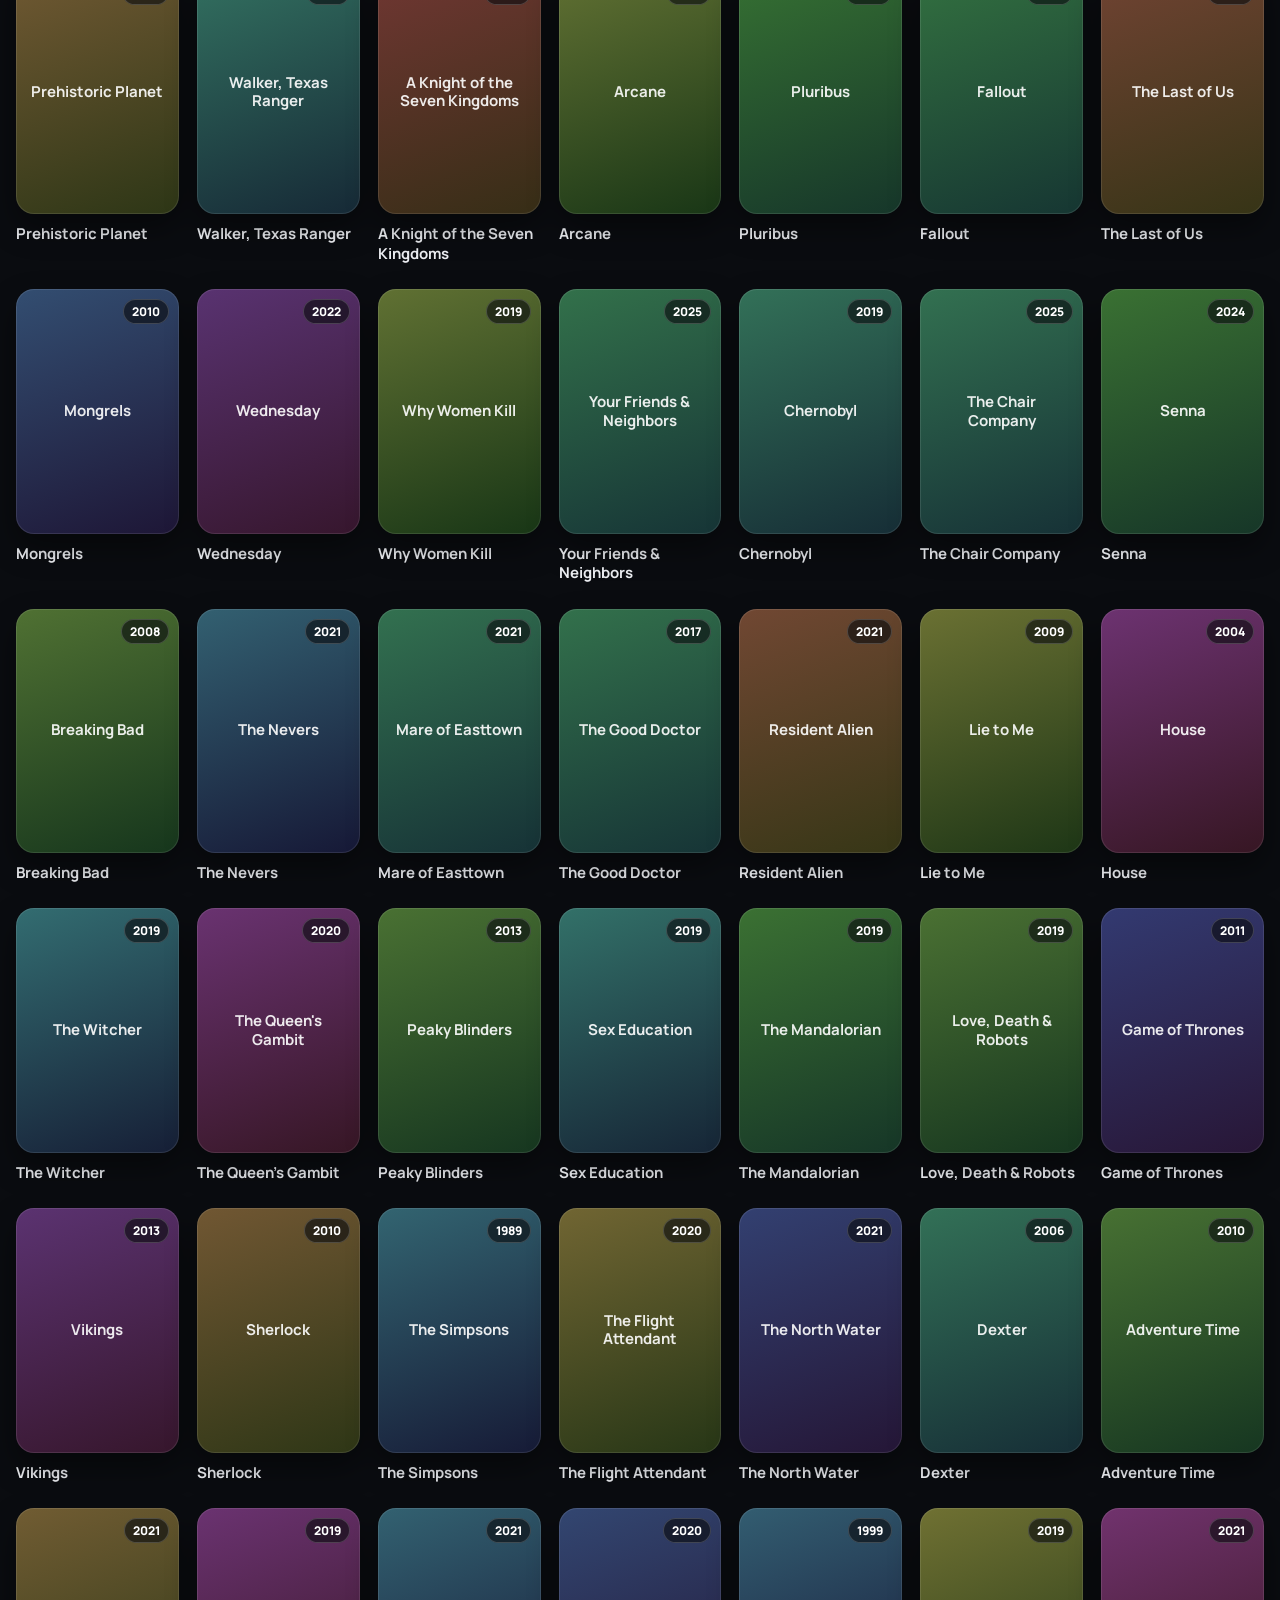
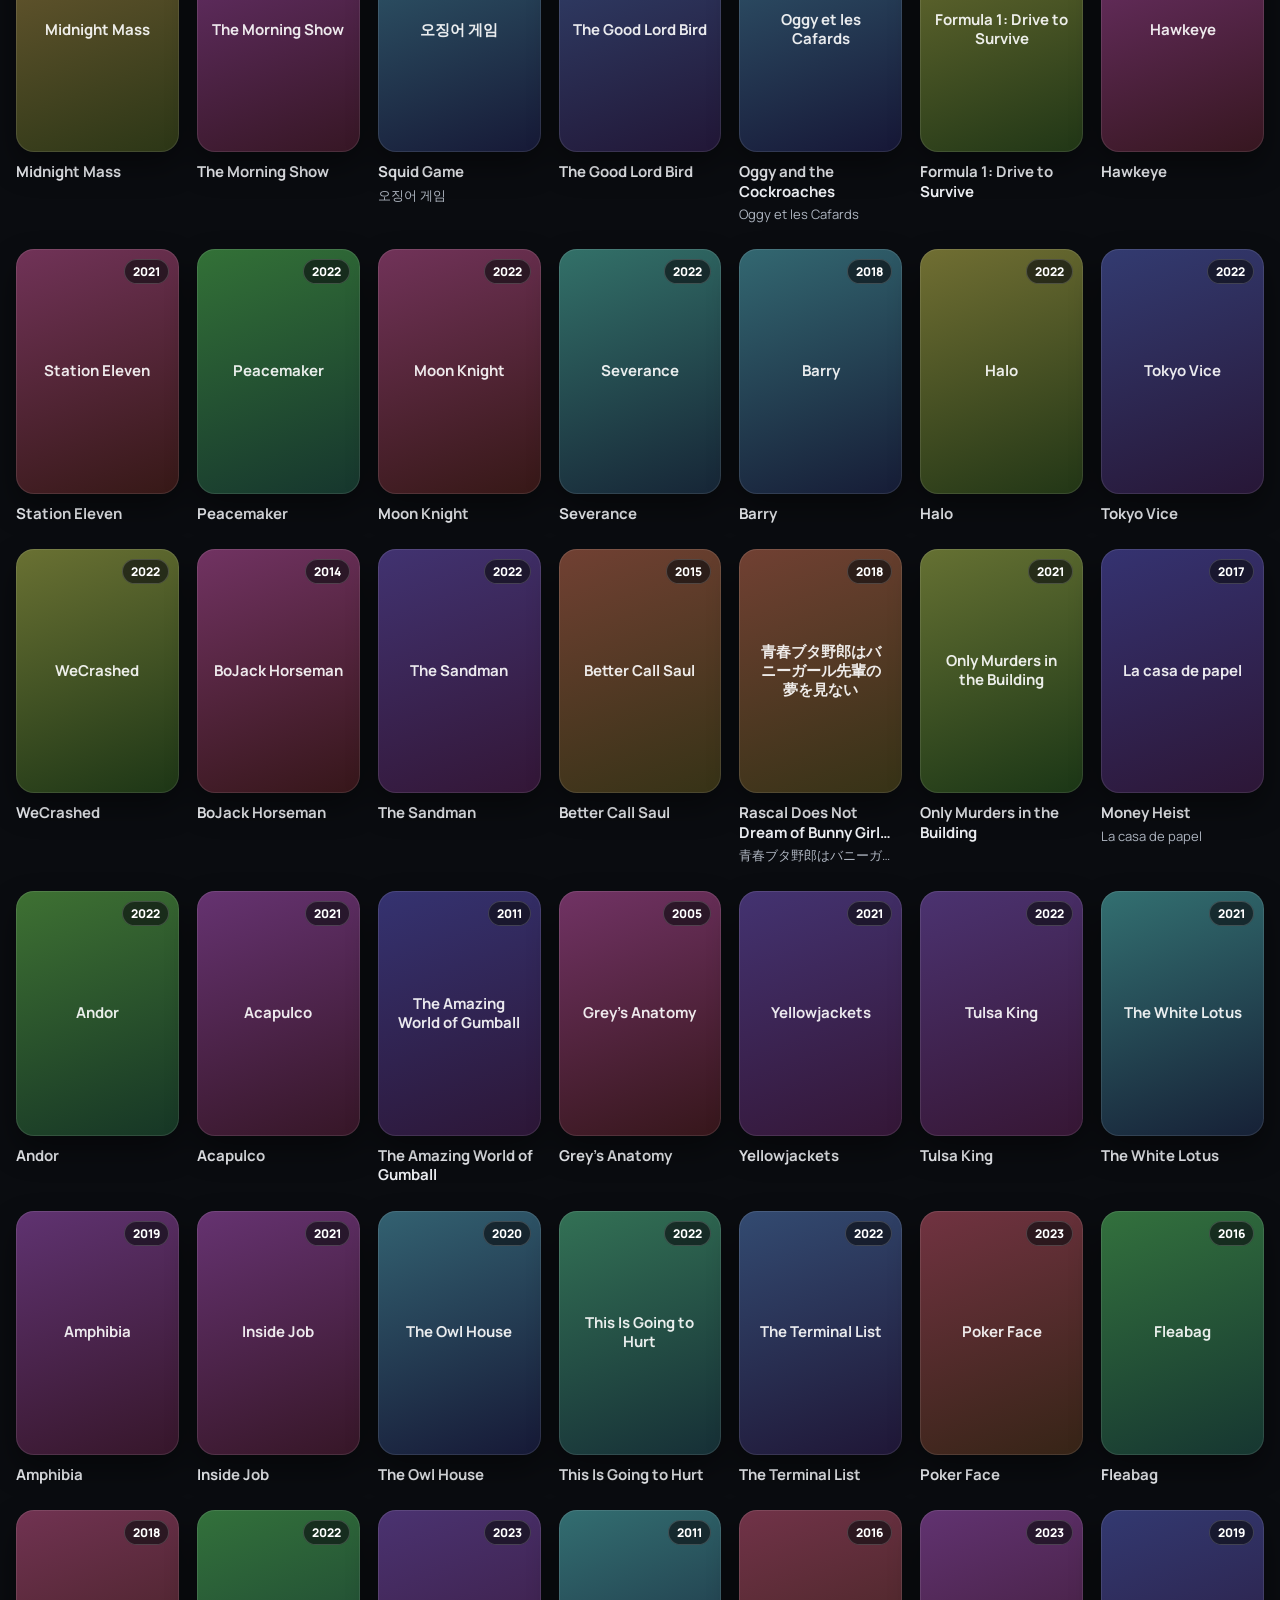
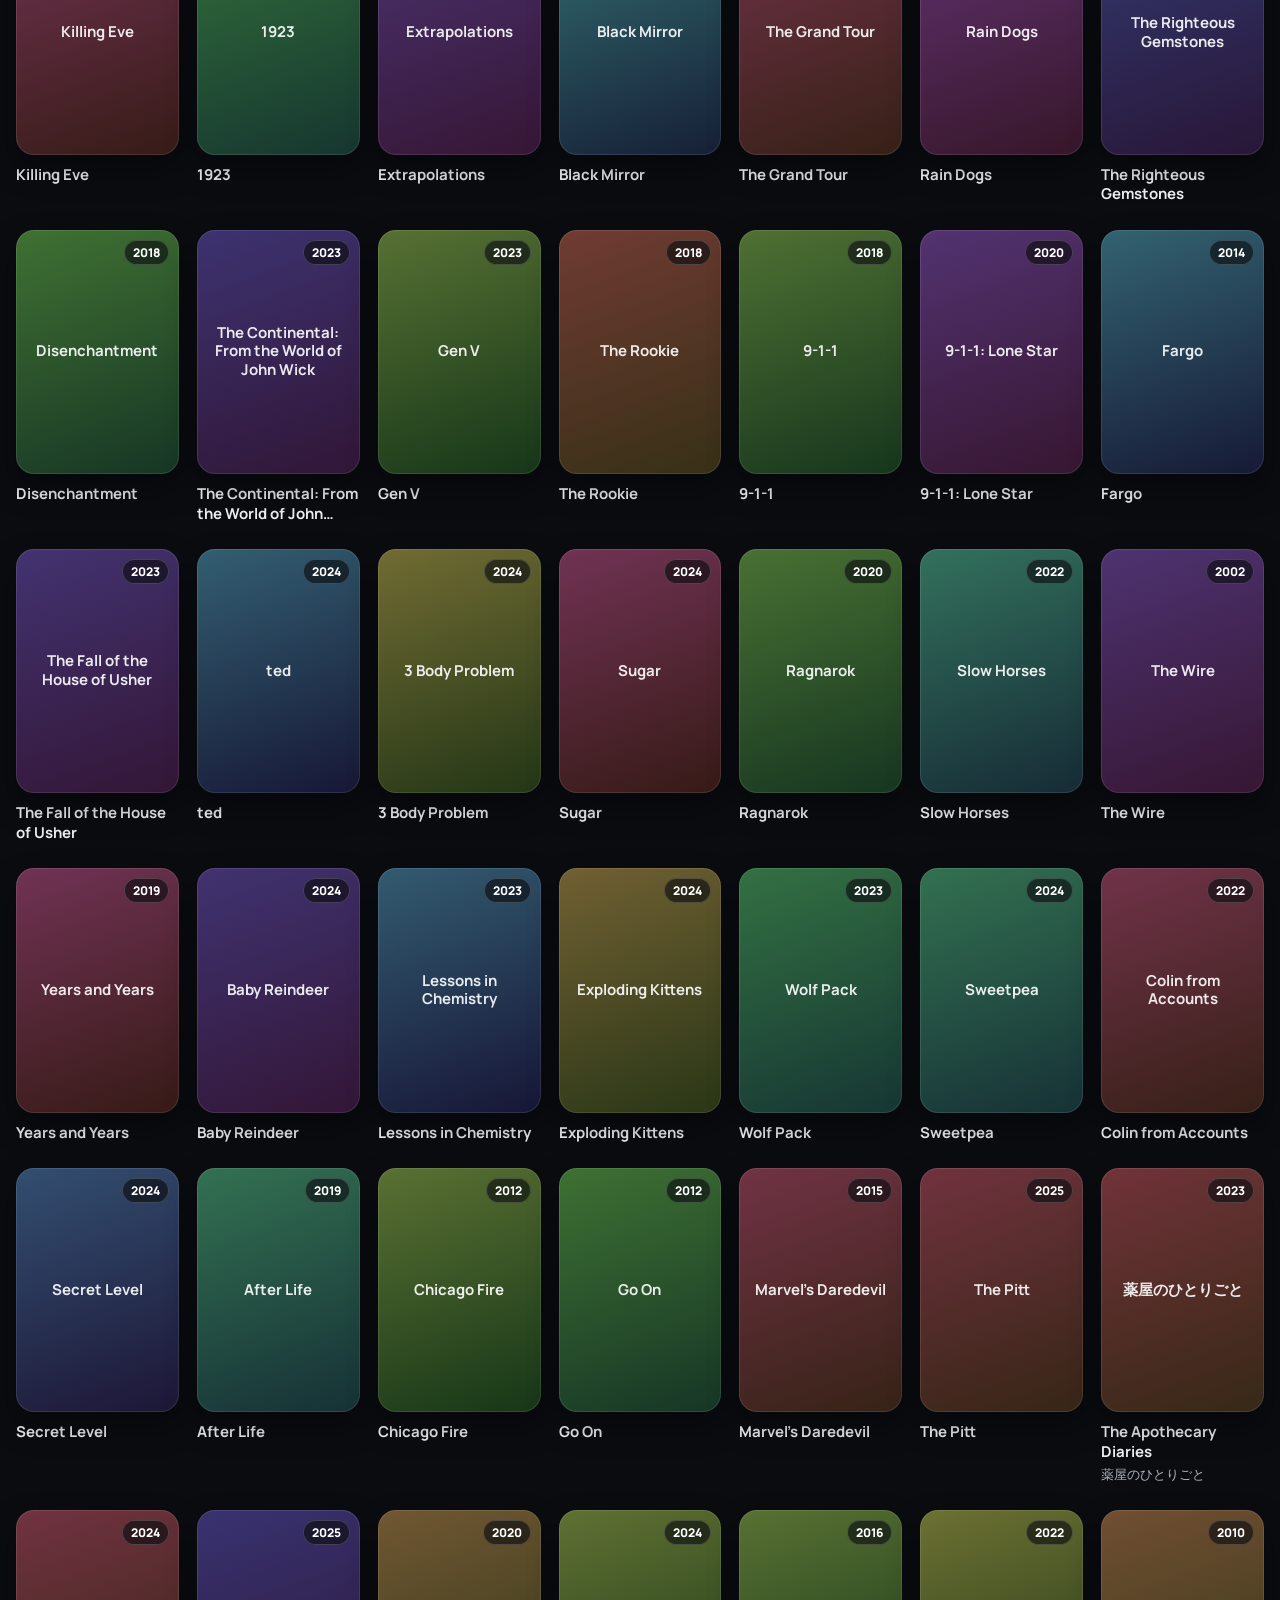
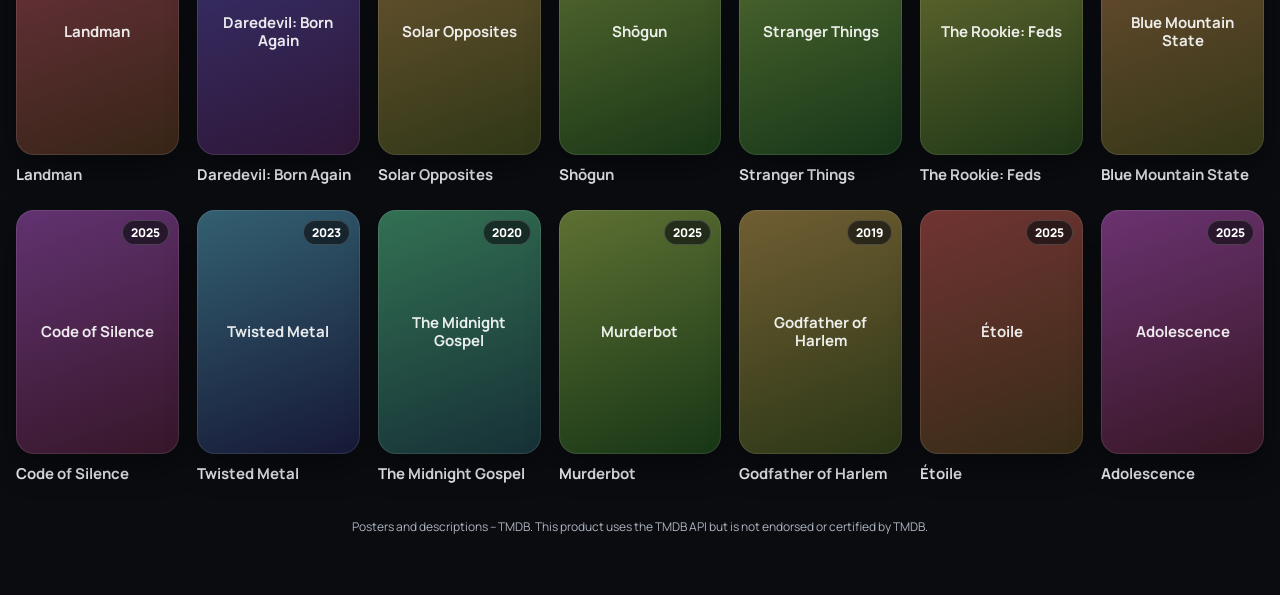
==== commit 5f3b311e: "Bookmarks page: use the self-hosted fonts instead of Google Fonts Co-Authored-By: Claude Opus 5.5 <n" ====
--- a/bookmarks/index.html
+++ b/bookmarks/index.html
@@ -10,10 +10,9 @@
 <meta name="color-scheme" content="dark">
 <title>Закладки</title>
 <link rel="icon" href="data:image/svg+xml,%3Csvg xmlns='http://www.w3.org/2000/svg' viewBox='0 0 24 24' fill='none' stroke='%237DD3FC' stroke-width='2' stroke-linecap='round' stroke-linejoin='round'%3E%3Cpath d='M6 3h12a1 1 0 0 1 1 1v17l-7-4-7 4V4a1 1 0 0 1 1-1z'/%3E%3C/svg%3E">
-<link rel="preconnect" href="https://fonts.googleapis.com">
-<link rel="preconnect" href="https://fonts.gstatic.com" crossorigin>
+<link rel="preload" href="../fonts/manrope-latin-wght-normal.woff2" as="font" type="font/woff2" crossorigin>
+<link rel="preload" href="../fonts/manrope-cyrillic-wght-normal.woff2" as="font" type="font/woff2" crossorigin>
 <link rel="preconnect" href="https://image.tmdb.org" crossorigin>
-<link href="https://fonts.googleapis.com/css2?family=Manrope:wght@400;500;600;700;800&display=swap" rel="stylesheet">
 <link rel="stylesheet" href="../style.css">
 <link rel="stylesheet" href="bookmarks.css">
 </head>
--- a/style.css
+++ b/style.css
@@ -1 +1 @@
- :root{ --bg:#0A0C10;--text:#ECEEF2;--text2:#C9CED6;--text3:#AEB5C0;--line:rgba(255,255,255,.08); --ok:#4ADE80;--warn:#FBBF24;--down:#F87171;--unknown:#9AA1AD;--accent:#7DD3FC; --slot-ok:#2F6B45;--slot-unknown:#3A3F49; --mono:'JetBrains Mono',ui-monospace,monospace; } *{box-sizing:border-box} html{background:var(--bg)}  html{scrollbar-width:none} html::-webkit-scrollbar{display:none} #sbar-zone{position:fixed;top:0;right:0;bottom:0;width:14px;z-index:60} #sbar{position:absolute;right:3px;width:6px;border-radius:3px;background:rgba(255,255,255,.32);opacity:0;transition:opacity .35s,width .15s,right .15s} html.scrolling #sbar,#sbar-zone:hover #sbar,#sbar.drag{opacity:1;transition:opacity .1s,width .15s,right .15s} #sbar-zone:hover #sbar,#sbar.drag{width:8px;right:2px;background:rgba(255,255,255,.45)} #sbar-zone[hidden]{display:none} @media (pointer:coarse){#sbar-zone{pointer-events:none}} .svc-wrap{scrollbar-width:none}.svc-wrap::-webkit-scrollbar{display:none} html,body{margin:0;color:var(--text);font-family:'Manrope',system-ui,sans-serif;-webkit-font-smoothing:antialiased} body{min-height:100vh;overflow-x:clip} button{font-family:inherit;color:inherit} a{color:var(--accent);text-decoration:none}a:hover{color:#BAE6FD} h1,h2,h3{margin:0} [hidden]{display:none !important} .mono{font-family:var(--mono)}  .ambient{position:fixed;inset:0;pointer-events:none;z-index:-1;overflow:hidden} .ambient i{position:absolute;border-radius:50%} .a1{left:-160px;top:-120px;width:640px;height:640px;background:radial-gradient(circle,rgba(56,189,248,.30),rgba(56,189,248,0) 68%)} .a2{right:-120px;top:120px;width:560px;height:560px;background:radial-gradient(circle,rgba(251,191,36,.18),rgba(251,191,36,0) 68%)} .a3{left:35%;top:55%;width:720px;height:720px;background:radial-gradient(circle,rgba(129,140,248,.22),rgba(129,140,248,0) 68%)} body.is-down .a1{background:radial-gradient(circle,rgba(248,113,113,.30),rgba(248,113,113,0) 66%)}  .glass{position:relative;isolation:isolate;background:rgba(30,35,45,.42);-webkit-backdrop-filter:blur(24px) saturate(190%) brightness(1.08);backdrop-filter:blur(24px) saturate(190%) brightness(1.08);box-shadow:inset 0 1px 1px rgba(255,255,255,.28),inset 0 -1px 1px rgba(255,255,255,.08),inset 0 0 24px rgba(255,255,255,.04),0 16px 40px rgba(0,0,0,.45),0 2px 6px rgba(0,0,0,.3)} .glass::before{content:"";position:absolute;inset:0;border-radius:inherit;background:radial-gradient(120% 70% at 30% -10%,rgba(255,255,255,.20),rgba(255,255,255,0) 55%);pointer-events:none;z-index:-1} .glass::after{content:"";position:absolute;inset:0;border-radius:inherit;padding:1px;background:linear-gradient(135deg,rgba(255,255,255,.55),rgba(255,255,255,.08) 35%,rgba(255,255,255,.04) 65%,rgba(255,255,255,.32));-webkit-mask:linear-gradient(#000 0 0) content-box,linear-gradient(#000 0 0);-webkit-mask-composite:xor;mask:linear-gradient(#000 0 0) content-box exclude,linear-gradient(#000 0 0);pointer-events:none} .mat{background:rgba(22,25,31,.66);-webkit-backdrop-filter:blur(40px) saturate(140%);backdrop-filter:blur(40px) saturate(140%);box-shadow:inset 0 0 0 1px rgba(255,255,255,.05)} .mat-inner{background:rgba(255,255,255,.05)}  .btn{height:44px;padding:0 18px;border:0;border-radius:22px;font-size:14px;font-weight:800;cursor:pointer;display:inline-flex;align-items:center;justify-content:center;gap:8px;white-space:nowrap} .btn:focus-visible,.tab:focus-visible,.nav-item:focus-visible,.seg button:focus-visible,.row-name:focus-visible,input:focus-visible{outline:2px solid var(--accent);outline-offset:2px} .plain{background:rgba(255,255,255,.09);color:#F1F3F6}.plain:hover{background:rgba(255,255,255,.16)} .tint{background:rgba(125,211,252,.32);color:#E8F7FF;box-shadow:inset 0 0 0 1px rgba(125,211,252,.55)}.tint:hover{background:rgba(125,211,252,.42)} .danger{background:rgba(248,113,113,.36);color:#FFECEC;box-shadow:inset 0 0 0 1px rgba(248,113,113,.6)}.danger:hover{background:rgba(248,113,113,.46)} .icon-btn{width:44px;padding:0} .ghost{background:transparent;color:#D5DAE1}.ghost:hover{background:rgba(255,255,255,.08)} .seg{display:flex;gap:2px;padding:3px;border-radius:22px;background:rgba(0,0,0,.22)} .seg button{height:38px;min-width:54px;padding:0 12px;border:0;border-radius:19px;font-size:13px;font-weight:800;cursor:pointer;background:transparent;color:#D5DAE1} .seg button[aria-pressed="true"]{background:rgba(255,255,255,.20);color:#fff} .seg.small button{height:32px;min-width:48px;font-size:12px;border-radius:16px;padding:0 10px}  .shell{position:relative;display:flex;gap:20px;max-width:1440px;margin:0 auto;padding:16px 16px 0;align-items:flex-start} .side{box-shadow:inset 0 1px 1px rgba(255,255,255,.28),inset 0 -1px 1px rgba(255,255,255,.08),inset 0 0 24px rgba(255,255,255,.04),0 2px 6px rgba(0,0,0,.3)}  .side{position:sticky;top:16px;z-index:12;flex:0 0 244px;border-radius:30px;padding:14px;display:flex;flex-direction:column;gap:14px;min-height:calc(100vh - 32px)} .brand{display:flex;align-items:center;gap:10px;padding:6px 8px 4px} .brand-icon{width:36px;height:36px;border-radius:12px;background:rgba(125,211,252,.22);color:#BAE6FD;display:flex;align-items:center;justify-content:center;flex-shrink:0} body.is-down .brand-icon{background:rgba(248,113,113,.24);color:#FECACA} .brand-name{font-size:17px;font-weight:800;letter-spacing:-.01em;white-space:nowrap} .nav{display:flex;flex-direction:column;gap:4px} .nav-item{display:flex;align-items:center;gap:12px;height:44px;padding:0 14px;border:0;border-radius:22px;font-size:14px;font-weight:700;cursor:pointer;text-align:left;white-space:nowrap;background:transparent;color:#D5DAE1} .nav-item:hover{background:rgba(255,255,255,.08)} .nav-item[aria-current="page"]{background:rgba(125,211,252,.24);color:#E8F7FF;box-shadow:inset 0 0 0 1px rgba(125,211,252,.4)} .side-card{margin-top:auto;border-radius:20px;padding:14px;background:rgba(255,255,255,.06);display:flex;flex-direction:column;gap:8px} .kv{display:flex;justify-content:space-between;align-items:baseline;gap:10px;font-size:12px;white-space:nowrap} .kv span:first-child{color:var(--text3)}.kv span:last-child{color:#E7EAEE;font-weight:600;overflow:hidden;text-overflow:ellipsis} .dot{width:8px;height:8px;border-radius:4px;flex-shrink:0;display:inline-block} .dot.ok{background:var(--ok)}.dot.warn{background:var(--warn)}.dot.down{background:var(--down)}.dot.unknown{background:var(--unknown)} .content{flex:1 1 auto;min-width:0;display:flex;flex-direction:column;gap:22px;padding-bottom:40px} .topbar{position:sticky;top:16px;z-index:11;border-radius:30px;padding:8px 8px 8px 22px;display:flex;flex-wrap:wrap;align-items:center;justify-content:space-between;gap:12px} .topbar h1{font-size:19px;font-weight:800;letter-spacing:-.01em} .muted{color:var(--text3)}.soft{color:#D5DAE1} .pill{display:inline-flex;align-items:center;gap:8px;height:44px;padding:0 16px;border-radius:22px;font-size:13px;font-weight:800;white-space:nowrap} .pill.ok{background:rgba(74,222,128,.16);color:#86EFAC}.pill.warn{background:rgba(251,191,36,.18);color:#FCD34D}.pill.down{background:rgba(248,113,113,.2);color:#FCA5A5}.pill.unknown{background:rgba(255,255,255,.1);color:#D5DAE1} .tag{padding:5px 10px;border-radius:999px;font-size:12px;font-weight:700;white-space:nowrap} .tag.ok{background:rgba(74,222,128,.14);color:var(--ok)}.tag.warn{background:rgba(251,191,36,.16);color:var(--warn)}.tag.down{background:rgba(248,113,113,.16);color:var(--down)}.tag.unknown{background:rgba(255,255,255,.08);color:var(--unknown)} .tag.code{background:rgba(255,255,255,.05);color:var(--text2);font-family:var(--mono);font-weight:500}  .stats{display:grid;grid-template-columns:repeat(auto-fit,minmax(200px,1fr));gap:16px} .stat{border-radius:24px;padding:14px 18px;display:flex;flex-direction:column;gap:6px;min-width:0} .stat-head{display:flex;justify-content:space-between;align-items:baseline;gap:8px;font-size:13px;color:var(--text3);font-weight:600;white-space:nowrap} .stat-head span:last-child{font-size:12px;font-weight:500;overflow:hidden;text-overflow:ellipsis} .stat-val{font-size:26px;font-weight:700;font-family:var(--mono);white-space:nowrap} .spark{width:100%;height:28px;display:block} .card{border-radius:26px;min-width:0} .card-head{display:flex;justify-content:space-between;align-items:center;gap:12px;flex-wrap:wrap;padding:14px 20px 6px} .card-head h2{font-size:17px;font-weight:800}  .svc-table{min-width:700px} .svc-wrap{overflow-x:auto;padding-bottom:10px} .svc-head,.svc-row{display:grid;grid-template-columns:24px minmax(160px,1.4fr) minmax(170px,1.6fr) 72px minmax(190px,1.8fr);gap:12px;align-items:center;padding:0 20px} .svc-head{padding-top:4px;padding-bottom:4px;font-size:11px;font-weight:700;color:var(--text3);letter-spacing:.04em;text-transform:uppercase} .svc-row{min-height:44px} .svc-row.sel{background:rgba(125,211,252,.10);box-shadow:inset 3px 0 0 var(--accent)} .row-name{border:0;background:none;padding:0;font-size:14px;font-weight:700;text-align:left;cursor:pointer;min-height:40px;color:var(--text)} .svc-sub{font-size:13px;color:var(--text3)} .svc-sub.warn{color:var(--warn)}.svc-sub.down{color:var(--down)} .svc-ms{font-size:13px;font-family:var(--mono);color:var(--text2)} .bars{display:flex;gap:2px;height:18px} .bars i{flex:1;border-radius:3px;background:var(--slot-unknown)} .bars i.ok{background:var(--slot-ok)}.bars i.warn{background:var(--warn)}.bars i.down{background:var(--down)} .bars i:hover{outline:2px solid #fff;outline-offset:1px} .pair{display:grid;grid-template-columns:minmax(0,1.5fr) minmax(0,1fr);gap:20px;align-items:stretch} .detail{padding:22px 24px;display:flex;flex-direction:column;gap:18px} .detail h2{font-size:20px;font-weight:800} .metrics{display:grid;grid-template-columns:repeat(3,minmax(0,1fr));gap:10px} .metric{border-radius:18px;padding:12px;display:flex;flex-direction:column;gap:4px;min-width:0} .metric span:first-child{font-size:11px;line-height:1.3;color:var(--text3);font-weight:600} .metric span:last-child{font-size:17px;font-weight:700;font-family:var(--mono);white-space:nowrap;overflow:hidden;text-overflow:ellipsis} .events{display:flex;flex-direction:column} .ev{display:flex;gap:12px;padding:6px 0;align-items:baseline;font-size:13px;color:var(--text2)} .ev time{font-family:var(--mono);font-size:12px;color:var(--text3);width:80px;flex-shrink:0;white-space:nowrap} .ev.warn span{color:var(--warn)}.ev.down span{color:var(--down)}.ev.ok span{color:#86EFAC} .sub-title{font-size:13px;font-weight:700;color:var(--text2);padding-bottom:4px} .peers{display:flex;flex-direction:column;gap:2px} .peer{display:flex;align-items:center;gap:10px;font-size:13px;padding:5px 0} .peer b{font-weight:700;flex:1;min-width:0;overflow:hidden;text-overflow:ellipsis;white-space:nowrap} .peer span{color:var(--text3);white-space:nowrap} .side-list{padding:22px 24px;display:flex;flex-direction:column;gap:6px} .side-list h2{font-size:20px;font-weight:800;padding-bottom:6px} .empty{color:var(--text3);font-size:13px;padding:8px 0}  .charts{display:grid;grid-template-columns:repeat(auto-fit,minmax(220px,1fr));gap:16px} .chart{border-radius:24px;padding:16px 18px;display:flex;flex-direction:column;gap:8px} .chart svg{width:100%;height:120px;display:block} .chart-foot{display:flex;justify-content:space-between;font-size:11px;color:var(--text3)} .days{display:flex;align-items:flex-end;gap:3px;height:120px} .days i{flex:1;background:rgba(94,234,212,.55);border-radius:3px 3px 0 0;min-height:2px;cursor:default} .days i:hover{background:rgba(94,234,212,.9)}  .alert{border-radius:32px;padding:24px 26px;display:flex;flex-wrap:wrap;gap:20px;align-items:center} .alert-icon{width:56px;height:56px;border-radius:28px;background:rgba(248,113,113,.26);color:#FECACA;display:flex;align-items:center;justify-content:center;flex-shrink:0} .alert h2{font-size:21px;font-weight:800} .alert p{margin:6px 0 0;font-size:14px;color:#E7EAEE;line-height:1.55} body.is-down .stats,body.is-down .card{opacity:.75}  .tip{position:fixed;z-index:50;border-radius:16px;padding:10px 14px;display:flex;flex-direction:column;gap:4px;white-space:nowrap;pointer-events:none;font-size:13px;font-weight:800} .tip .mono{font-size:12px;font-weight:500;color:#D5DAE1}  .login{position:relative;min-height:100vh;display:flex;align-items:center;justify-content:center;padding:24px 16px} .login-card{width:100%;max-width:400px;border-radius:34px;padding:30px 28px 26px;display:flex;flex-direction:column;gap:18px} .login-card .brand{padding:0} .field{display:flex;flex-direction:column;gap:6px} .field label{font-size:13px;font-weight:700;color:var(--text2)} .field input{height:50px;border-radius:16px;border:1px solid rgba(255,255,255,.12);background:rgba(0,0,0,.28);color:var(--text);font:inherit;font-size:16px;padding:0 16px} .field input.code{font-family:var(--mono);letter-spacing:.3em;font-size:20px} .login-err{min-height:20px;font-size:13px;color:var(--down)} .login-foot{display:flex;justify-content:space-between;align-items:center;gap:10px}  .edge-top{position:sticky;top:0;height:110px;margin-bottom:-110px;z-index:5;pointer-events:none;background:linear-gradient(180deg,rgba(10,12,16,.85),rgba(10,12,16,.5) 45%,rgba(10,12,16,0))} .m-header,.m-range,.tabbar-wrap{display:none} .tab{display:flex;flex-direction:column;align-items:center;justify-content:center;gap:3px;height:54px;min-width:0;padding:0 2px;border:0;border-radius:27px;background:transparent;color:var(--text2);cursor:pointer} .tab span{max-width:100%;overflow:hidden;text-overflow:ellipsis;white-space:nowrap;font-size:10px;font-weight:700} .tab[aria-current="page"]{background:rgba(125,211,252,.24);color:#E8F7FF;box-shadow:inset 0 0 0 1px rgba(125,211,252,.35)}  @media (max-width:900px){ .shell{flex-direction:column;align-items:stretch;padding:8px 10px 0} .side,.topbar{display:none !important} .content{gap:14px;padding-bottom:110px} .m-header{display:flex;position:sticky;top:8px;z-index:11;align-items:center;gap:10px;border-radius:30px;padding:7px 7px 7px 8px} .m-header .brand-icon{width:40px;height:40px;border-radius:20px} .m-title{flex:1;min-width:0;display:flex;flex-direction:column;gap:2px} .m-title h1{font-size:17px;font-weight:800;white-space:nowrap;overflow:hidden;text-overflow:ellipsis} .m-title span{display:flex;align-items:center;gap:6px;font-size:12px;color:#D5DAE1;font-weight:600;white-space:nowrap;overflow:hidden} .m-range{display:flex} .svc-hint{display:none} .pair{grid-template-columns:minmax(0,1fr)} .stats{grid-template-columns:repeat(2,minmax(0,1fr));gap:10px} .stat-val{font-size:22px} .stats .stat:last-child:nth-child(odd){grid-column:1 / -1} .svc-table{min-width:0} .svc-head{display:none} .svc-row{grid-template-columns:12px minmax(0,1fr) auto;row-gap:2px;padding:10px 16px 14px} .svc-ms{grid-column:3;grid-row:1} .svc-sub{grid-column:2 / 4;grid-row:2} .bars{grid-column:1 / 4;grid-row:3;margin-top:6px} .metrics{gap:8px} .alert{padding:20px} .tabbar-wrap{display:flex;position:fixed;left:0;right:0;bottom:calc(12px + env(safe-area-inset-bottom));z-index:14;justify-content:center;padding:0 10px;pointer-events:none} .tabbar{pointer-events:auto;display:grid;grid-template-columns:repeat(4,minmax(0,1fr));width:100%;max-width:460px;gap:2px;border-radius:33px;padding:6px} }  @supports not ((backdrop-filter:blur(1px)) or (-webkit-backdrop-filter:blur(1px))){.glass{background:rgba(30,35,45,.97)}.mat{background:#16191F}} @media (prefers-reduced-transparency:reduce){.glass,.mat{background:#1D2129;-webkit-backdrop-filter:none;backdrop-filter:none}.glass::before{display:none}.ambient{display:none}} @media (prefers-contrast:more){.glass{background:#12141A}.glass::after{background:rgba(255,255,255,.85)}.tint,.nav-item[aria-current="page"],.tab[aria-current="page"]{background:#7DD3FC;color:#0B1A22}.muted,.svc-sub,.kv span:first-child{color:#D5DAE1}} @media (prefers-reduced-motion:no-preference){.btn,.seg button,.nav-item,.tab{transition:background .2s ease,transform .25s cubic-bezier(.3,1.4,.5,1)}.btn:active,.tab:active{transform:scale(.95)}.pulse{animation:pulse 2s ease-in-out infinite}@keyframes pulse{0%,100%{opacity:1}50%{opacity:.35}}}  .sw{position:relative;width:52px;height:32px;border-radius:16px;border:0;padding:0;cursor:pointer;flex-shrink:0} .sw-off{background:#3A3F49}.sw-on{background:#38BDF8} .sw-thumb{position:absolute;top:3px;left:3px;width:26px;height:26px;border-radius:13px;background:#fff;box-shadow:0 2px 6px rgba(0,0,0,.35)} .sw-on .sw-thumb{left:auto;right:3px} .sw-locked{opacity:.5;cursor:not-allowed} .sw:not(.sw-locked):active .sw-thumb{width:34px;height:30px;top:1px;border-radius:15px;background:rgba(255,255,255,.28);-webkit-backdrop-filter:blur(6px) saturate(200%);backdrop-filter:blur(6px) saturate(200%);box-shadow:inset 0 1px 1px rgba(255,255,255,.7),inset 0 -1px 1px rgba(255,255,255,.25),0 4px 14px rgba(0,0,0,.35)} .prow{display:flex;align-items:center;gap:14px;min-height:56px;padding:6px 0;border-top:1px solid var(--line)} .prow:first-child{border-top:0} .k{display:flex;flex-direction:column;gap:3px;flex:1;min-width:0} .k b{font-size:14px;font-weight:700;display:flex;align-items:center;gap:8px;flex-wrap:wrap} .k span{font-size:12px;color:var(--text3);line-height:1.4} .k span.warn-t{color:var(--warn)} .badge{padding:3px 8px;border-radius:999px;font-size:11px;font-weight:800;white-space:nowrap} .badge.crit{background:rgba(248,113,113,.18);color:#FCA5A5} .badge.out{background:rgba(125,211,252,.16);color:#BAE6FD} .dev{display:flex;align-items:center;gap:12px;padding:10px 0;border-top:1px solid var(--line)} .dev:first-child{border-top:0} .ic{width:40px;height:40px;border-radius:14px;background:rgba(255,255,255,.06);display:flex;align-items:center;justify-content:center;flex-shrink:0;color:#D5DAE1} .ic.accent{color:var(--accent)} .p{margin:0;font-size:14px;line-height:1.55} .row-btns{display:flex;align-items:center;gap:10px;flex-wrap:wrap} @media (prefers-reduced-motion:no-preference){.sw-thumb{transition:all .28s cubic-bezier(.3,1.5,.5,1)}}  .acts:empty{display:none} .act-row{display:flex;flex-wrap:wrap;gap:8px;padding-top:2px} .act-btn{height:40px;padding:0 14px;font-size:13px;border-radius:20px} .act-btn[aria-disabled="true"]{opacity:.55;cursor:default} .act-btn .cd{font-family:var(--mono);font-size:11px;font-weight:600;color:var(--text3)} .spin{width:14px;height:14px;border-radius:50%;border:2px solid rgba(255,255,255,.25);border-top-color:#E8F7FF;flex-shrink:0;display:inline-block} @media (prefers-reduced-motion:no-preference){.spin{animation:spin .8s linear infinite}@keyframes spin{to{transform:rotate(360deg)}}} .toasts{position:fixed;bottom:20px;right:20px;flex-direction:column-reverse;z-index:30;display:flex;flex-direction:column;gap:10px;width:min(380px,calc(100vw - 32px));pointer-events:none} .toast{pointer-events:auto;border-radius:24px;padding:12px 10px 12px 14px;display:flex;align-items:center;gap:12px} .t-ic{width:36px;height:36px;border-radius:18px;flex-shrink:0;display:flex;align-items:center;justify-content:center;background:rgba(125,211,252,.22);color:#BAE6FD} .toast.ok .t-ic{background:rgba(74,222,128,.2);color:#86EFAC}.toast.fail .t-ic{background:rgba(248,113,113,.22);color:#FCA5A5} .t-txt{flex:1;min-width:0;display:flex;flex-direction:column;gap:2px}.t-txt b{font-size:14px}.t-txt span{font-size:12px;color:var(--text2);overflow-wrap:anywhere} .toast.fail .t-txt span{color:#FECACA} .t-x{width:36px;height:36px} .scrim{position:fixed;inset:0;z-index:40;background:rgba(5,7,10,.55)} .dlg-wrap{position:fixed;inset:0;z-index:41;display:flex;align-items:center;justify-content:center;padding:16px;pointer-events:none} .dlg{pointer-events:auto;width:100%;max-width:460px;border-radius:34px;padding:26px;display:flex;flex-direction:column;gap:14px} .dlg-head{display:flex;align-items:center;gap:14px}.dlg-head h2{font-size:21px;font-weight:800;line-height:1.25} .dlg-ic{width:48px;height:48px;border-radius:24px;background:rgba(251,191,36,.22);color:#FCD34D;display:flex;align-items:center;justify-content:center;flex-shrink:0} .dlg-list{margin:0;padding:0;list-style:none;display:flex;flex-direction:column;gap:8px;font-size:14px;color:#E7EAEE;line-height:1.5} .dlg-list li{display:flex;gap:10px}.dlg-list li::before{content:"•";color:var(--text3)}.dlg-list li.first::before{color:#FCD34D} .dlg-list code{font-family:var(--mono);font-size:12px;background:rgba(0,0,0,.3);padding:2px 6px;border-radius:6px} .dlg-l{font-size:13px;font-weight:700;color:var(--text2)} .dlg input{height:50px;border-radius:16px;border:1px solid rgba(255,255,255,.14);background:rgba(0,0,0,.3);color:var(--text);font-family:var(--mono);font-size:20px;letter-spacing:.2em;padding:0 16px} .dlg-e{font-size:12px;color:#FCA5A5;min-height:16px;margin-top:-6px}.dlg-e.muted{color:var(--text3)} .dlg-btns{display:flex;justify-content:flex-end;gap:10px} @media (max-width:900px){ .toasts{right:10px;left:10px;width:auto;bottom:calc(92px + env(safe-area-inset-bottom))} .dlg-wrap{align-items:flex-end;padding:10px 10px calc(10px + env(safe-area-inset-bottom))} .dlg{border-radius:30px;padding:22px} .dlg-btns .btn{flex:1} } .dlg-ic.red{background:rgba(248,113,113,.22);color:#FCA5A5} .dlg-txt{font-size:14px;color:#E7EAEE;line-height:1.5}  .days{position:relative;padding-top:18px} .days i.prev{background:rgba(94,234,212,.22)} .days i.prev:hover{background:rgba(94,234,212,.5)} .days .mstart{position:relative;flex:0 0 0;align-self:stretch;margin:0 -1.5px} .days .mstart::before{content:"";position:absolute;top:0;bottom:0;left:0;border-left:1px dashed rgba(255,255,255,.35)} .days .mstart span{position:absolute;top:-18px;left:6px;font-size:11px;font-weight:700;color:var(--text2);white-space:nowrap} .days .mstart.end span{left:auto;right:6px}  .tx-block{display:flex;flex-direction:column;gap:8px;padding-top:14px;border-top:1px solid var(--line)} .tx-head{display:flex;justify-content:space-between;align-items:baseline;gap:10px;font-size:13px;font-weight:700} .tx-head .muted{font-weight:600;font-size:12px} .tx-bar{position:relative;height:10px;border-radius:5px;background:rgba(255,255,255,.07);overflow:hidden} .tx-bar i{position:absolute;left:0;top:0;bottom:0;border-radius:5px} .tx-bar i.used,.tx-legend i.used{background:#5EEAD4} .tx-bar i.fc,.tx-legend i.fc{background:rgba(94,234,212,.28)} .tx-legend{display:flex;flex-wrap:wrap;gap:6px 16px;font-size:12px;color:var(--text2)} .tx-legend span{display:inline-flex;align-items:center;gap:6px} .tx-legend i{width:10px;height:10px;border-radius:3px;display:inline-block} .tx-peer{display:grid;grid-template-columns:minmax(90px,140px) minmax(0,1fr) auto;align-items:center;gap:12px;font-size:13px} .tx-peer b{font-weight:700;white-space:nowrap;overflow:hidden;text-overflow:ellipsis} .tx-peer .mono{font-size:12px;color:var(--text2);white-space:nowrap} .tx-pbar{height:6px;border-radius:3px;background:rgba(255,255,255,.06);overflow:hidden} .tx-pbar i{display:block;height:100%;border-radius:3px;background:rgba(94,234,212,.6)} .ct-row{display:grid;grid-template-columns:10px minmax(80px,150px) minmax(0,1fr) minmax(40px,90px) 64px;align-items:center;gap:10px;font-size:13px} .ct-row b{font-weight:700;white-space:nowrap;overflow:hidden;text-overflow:ellipsis} .ct-up{color:var(--text2);font-size:12px;white-space:nowrap;overflow:hidden;text-overflow:ellipsis} .ct-up em{font-style:normal;color:var(--warn)} .ct-row .mono{font-size:12px;color:var(--text2);text-align:right;white-space:nowrap} @media (max-width:900px){.ct-row{grid-template-columns:10px minmax(0,1fr) auto 56px}.ct-row .tx-pbar{display:none}.ct-up{text-align:right}}  :root{--dns-q:#818CF8;--dns-b:#F472B6;--dns-bt:#F9A8D4}  .dns-stats{grid-template-columns:repeat(4,minmax(0,1fr))} .st-ok{color:#86EFAC}.st-warn{color:var(--warn)}.st-down{color:#FCA5A5} .dns-chart{padding:20px 22px 16px;display:flex;flex-direction:column;gap:14px} .legend{display:flex;gap:16px;font-size:12px;font-weight:700;color:#C9CED6} .legend span{display:inline-flex;align-items:center;gap:6px}.legend i{width:10px;height:10px;border-radius:3px} .dnsbars{display:flex;align-items:flex-end;gap:4px;height:150px} .dnsbars i{flex:1;min-width:0;height:100%;display:flex;flex-direction:column;justify-content:flex-end;gap:2px;cursor:default} .dnsbars i b{display:block;border-radius:4px 4px 2px 2px;background:var(--dns-b)} .dnsbars i u{display:block;border-radius:2px 2px 4px 4px;background:var(--dns-q);opacity:.9} .dnsbars i:hover{filter:brightness(1.35)} .dns-list{padding:0 0 10px;display:flex;flex-direction:column} .dns-list .card-head{padding:20px 22px 10px;align-items:baseline} .top-row{display:grid;grid-template-columns:minmax(0,1fr) auto;gap:4px 14px;padding:9px 22px;align-items:center} .top-row .mono{font-size:14px;font-weight:700}.top-row .amber{font-size:13px;color:var(--dns-bt);text-align:right} .ell{overflow:hidden;text-overflow:ellipsis;white-space:nowrap;min-width:0} .small{font-size:12px}.top-row .small{text-align:right;white-space:nowrap} .meter{position:relative;height:4px;border-radius:2px;background:rgba(255,255,255,.07);overflow:hidden} .meter i{position:absolute;left:0;top:0;bottom:0;border-radius:2px;background:rgba(244,114,182,.75)} .col{min-width:0;display:flex;flex-direction:column;gap:20px} .dns-dev,.dns-home{padding:20px 22px;display:flex;flex-direction:column;gap:4px} .dns-dev h2{margin-bottom:8px}.dns-home{gap:10px} .dev-row{display:flex;align-items:center;gap:12px;min-height:52px} .dev-ic{width:40px;height:40px;border-radius:14px;display:flex;align-items:center;justify-content:center;color:#BAE6FD;flex-shrink:0} .dev-txt{flex:1;min-width:0;display:flex;flex-direction:column;gap:2px}.dev-txt b{font-size:14px;font-weight:700} .dev-txt span{font-size:12px;color:var(--text3);white-space:nowrap;overflow:hidden;text-overflow:ellipsis} .dev-num{display:flex;flex-direction:column;align-items:flex-end;gap:2px}.dev-num b{font-size:14px}.dev-num span{font-size:12px;color:var(--dns-bt)} .chips{display:flex;flex-wrap:wrap;gap:8px} .chip{display:inline-flex;align-items:center;gap:7px;height:34px;padding:0 13px;border-radius:17px;background:rgba(255,255,255,.08);color:#D5DAE1;font-size:13px;font-weight:700} .chip.good{background:rgba(74,222,128,.13);color:#BBF7D0}.chip.good svg{color:#4ADE80} .chip.bad{background:rgba(248,113,113,.18);color:#FECACA}.chip.bad svg{color:#F87171} .dns-log{padding:18px 0 10px;display:flex;flex-direction:column;gap:6px} .log-tools{display:flex;flex-wrap:wrap;align-items:center;gap:10px;padding:0 16px 6px 22px}.log-tools h2{margin-right:8px} .search-wrap{position:relative;flex:1 1 220px;min-width:0;display:flex} .search-wrap svg{position:absolute;left:16px;top:13px;color:var(--text3)} .sr{position:absolute;width:1px;height:1px;overflow:hidden;clip:rect(0 0 0 0)} .search{flex:1;min-width:0;height:44px;border-radius:22px;border:0;padding:0 18px 0 44px;background:rgba(0,0,0,.28);color:#F1F3F6;font:inherit;font-size:14px;font-weight:600;outline:none;box-shadow:inset 0 0 0 1px rgba(255,255,255,.08)} .search:focus{box-shadow:inset 0 0 0 2px rgba(125,211,252,.7)}.search::placeholder{color:#9AA1AD} .dns-log .log-row{display:grid;grid-template-columns:72px minmax(0,1fr) 150px 190px;gap:14px;align-items:center;padding:8px 20px;min-height:52px} .dns-log .log-row.is-b{background:rgba(244,114,182,.05)} .dns-log .log-head{min-height:0;padding-top:4px;padding-bottom:4px;font-size:11px;font-weight:700;color:var(--text3);letter-spacing:.04em} .log-time{font-size:12px;color:var(--text3)} .log-dom{min-width:0;display:flex;flex-direction:column;gap:2px} .log-dom b{font-size:14px;font-weight:700;overflow:hidden;text-overflow:ellipsis;white-space:nowrap} .log-dom span{font-size:12px;color:var(--text3);white-space:nowrap;overflow:hidden;text-overflow:ellipsis} .log-pill{display:inline-flex;align-items:center;justify-self:start;height:28px;padding:0 11px;border-radius:14px;font-size:12px;font-weight:700;white-space:nowrap} .pl-blocked,.pl-deny{color:var(--dns-bt);background:rgba(244,114,182,.16)}.pl-allow{color:#86EFAC;background:rgba(74,222,128,.14)} .pl-cached{color:#C9CED6;background:rgba(255,255,255,.08)}.pl-allowed{color:#C7D2FE;background:rgba(129,140,248,.16)} .log-act{display:flex;justify-content:flex-end}.log-act .btn{height:38px;padding:0 14px;font-size:13px;white-space:nowrap} .dns-lists{padding:0 0 12px;display:flex;flex-direction:column} .dns-lists .card-head{padding:18px 16px 8px 22px} .list-row{display:flex;align-items:center;gap:14px;padding:8px 16px 8px 22px;min-height:52px} .list-txt{flex:1;min-width:0;display:flex;flex-direction:column;gap:2px}.list-txt b{font-size:14px;font-weight:700}.list-txt span{font-size:12px} .list-row .btn{height:40px;padding:0 16px;font-size:13px} .sep{height:1px;background:rgba(255,255,255,.07);margin:6px 22px} .dns-bar-wrap{position:sticky;bottom:20px;z-index:13;display:flex;justify-content:center;pointer-events:none;margin-top:-4px} .dns-bar{pointer-events:auto;border-radius:30px;padding:8px 8px 8px 20px;display:flex;flex-wrap:wrap;align-items:center;gap:8px;max-width:100%;box-sizing:border-box} .dns-bar .bar-name{font-size:14px;font-weight:800;padding-right:8px} .dns-toast-box{position:fixed;top:84px;left:50%;transform:translateX(-50%);z-index:30;max-width:calc(100% - 32px);pointer-events:none} .dns-toast{pointer-events:auto;border-radius:24px;padding:10px 10px 10px 18px;display:flex;align-items:center;gap:12px} .dns-toast span{font-size:14px;font-weight:700;min-width:0}.dns-toast .btn{height:36px;padding:0 14px;font-size:13px} .zone-list{display:flex;flex-direction:column;max-height:50vh;overflow:auto} .zone-row{display:flex;align-items:center;gap:12px;justify-content:space-between;padding:6px 0;min-height:44px} .zone-row .mono{font-size:14px;font-weight:600}.zone-row .btn{height:36px;padding:0 14px;font-size:13px} @media (max-width:900px){ .dns-stats{grid-template-columns:repeat(2,minmax(0,1fr))} .dnsbars{gap:2px} .dns-log .log-head{display:none} .dns-log .log-row{grid-template-columns:minmax(0,1fr) auto;row-gap:6px;padding:10px 16px} .dns-log .log-time{display:none} .dns-log .log-pill{grid-column:1 / 2} .dns-log .log-act{grid-column:2 / 3;grid-row:1 / 3;align-self:center} .dns-bar-wrap{position:fixed;left:0;right:0;bottom:calc(84px + env(safe-area-inset-bottom));padding:0 10px} .dns-bar{flex-wrap:nowrap;overflow-x:auto;scrollbar-width:none;padding:6px 6px 6px 16px;border-radius:28px} .dns-bar::-webkit-scrollbar{display:none} .dns-bar .btn{height:40px;padding:0 14px;font-size:13px;white-space:nowrap;flex-shrink:0} .dns-bar .bar-name{font-size:13px;white-space:nowrap} .dns-toast-box{top:76px} .content:has(.dns-bar-wrap){padding-bottom:180px} } .dev-self{opacity:.62}.dev-self .dev-txt span{white-space:normal} + @font-face{font-family:'Manrope';font-style:normal;font-display:swap;font-weight:200 800;src:url(fonts/manrope-cyrillic-wght-normal.woff2) format('woff2');unicode-range:U+0301,U+0400-045F,U+0490-0491,U+04B0-04B1,U+2116} @font-face{font-family:'Manrope';font-style:normal;font-display:swap;font-weight:200 800;src:url(fonts/manrope-latin-ext-wght-normal.woff2) format('woff2');unicode-range:U+0100-02BA,U+02BD-02C5,U+02C7-02CC,U+02CE-02D7,U+02DD-02FF,U+0304,U+0308,U+0329,U+1D00-1DBF,U+1E00-1E9F,U+1EF2-1EFF,U+2020,U+20A0-20AB,U+20AD-20C0,U+2113,U+2C60-2C7F,U+A720-A7FF} @font-face{font-family:'Manrope';font-style:normal;font-display:swap;font-weight:200 800;src:url(fonts/manrope-latin-wght-normal.woff2) format('woff2');unicode-range:U+0000-00FF,U+0131,U+0152-0153,U+02BB-02BC,U+02C6,U+02DA,U+02DC,U+0304,U+0308,U+0329,U+2000-206F,U+20AC,U+2122,U+2191,U+2193,U+2212,U+2215,U+FEFF,U+FFFD} @font-face{font-family:'JetBrains Mono';font-style:normal;font-display:swap;font-weight:100 800;src:url(fonts/jetbrains-mono-cyrillic-wght-normal.woff2) format('woff2');unicode-range:U+0301,U+0400-045F,U+0490-0491,U+04B0-04B1,U+2116} @font-face{font-family:'JetBrains Mono';font-style:normal;font-display:swap;font-weight:100 800;src:url(fonts/jetbrains-mono-latin-ext-wght-normal.woff2) format('woff2');unicode-range:U+0100-02BA,U+02BD-02C5,U+02C7-02CC,U+02CE-02D7,U+02DD-02FF,U+0304,U+0308,U+0329,U+1D00-1DBF,U+1E00-1E9F,U+1EF2-1EFF,U+2020,U+20A0-20AB,U+20AD-20C0,U+2113,U+2C60-2C7F,U+A720-A7FF} @font-face{font-family:'JetBrains Mono';font-style:normal;font-display:swap;font-weight:100 800;src:url(fonts/jetbrains-mono-latin-wght-normal.woff2) format('woff2');unicode-range:U+0000-00FF,U+0131,U+0152-0153,U+02BB-02BC,U+02C6,U+02DA,U+02DC,U+0304,U+0308,U+0329,U+2000-206F,U+20AC,U+2122,U+2191,U+2193,U+2212,U+2215,U+FEFF,U+FFFD}  :root{ --bg:#0A0C10;--text:#ECEEF2;--text2:#C9CED6;--text3:#AEB5C0;--line:rgba(255,255,255,.08); --ok:#4ADE80;--warn:#FBBF24;--down:#F87171;--unknown:#9AA1AD;--accent:#7DD3FC; --slot-ok:#2F6B45;--slot-unknown:#3A3F49; --mono:'JetBrains Mono',ui-monospace,monospace; } *{box-sizing:border-box} html{background:var(--bg)}  html{scrollbar-width:none} html::-webkit-scrollbar{display:none} #sbar-zone{position:fixed;top:0;right:0;bottom:0;width:14px;z-index:60} #sbar{position:absolute;right:3px;width:6px;border-radius:3px;background:rgba(255,255,255,.32);opacity:0;transition:opacity .35s,width .15s,right .15s} html.scrolling #sbar,#sbar-zone:hover #sbar,#sbar.drag{opacity:1;transition:opacity .1s,width .15s,right .15s} #sbar-zone:hover #sbar,#sbar.drag{width:8px;right:2px;background:rgba(255,255,255,.45)} #sbar-zone[hidden]{display:none} @media (pointer:coarse){#sbar-zone{pointer-events:none}} .svc-wrap{scrollbar-width:none}.svc-wrap::-webkit-scrollbar{display:none} html,body{margin:0;color:var(--text);font-family:'Manrope',system-ui,sans-serif;-webkit-font-smoothing:antialiased} body{min-height:100vh;overflow-x:clip} button{font-family:inherit;color:inherit} a{color:var(--accent);text-decoration:none}a:hover{color:#BAE6FD} h1,h2,h3{margin:0} [hidden]{display:none !important} .mono{font-family:var(--mono)}  .ambient{position:fixed;inset:0;pointer-events:none;z-index:-1;overflow:hidden} .ambient i{position:absolute;border-radius:50%} .a1{left:-160px;top:-120px;width:640px;height:640px;background:radial-gradient(circle,rgba(56,189,248,.30),rgba(56,189,248,0) 68%)} .a2{right:-120px;top:120px;width:560px;height:560px;background:radial-gradient(circle,rgba(251,191,36,.18),rgba(251,191,36,0) 68%)} .a3{left:35%;top:55%;width:720px;height:720px;background:radial-gradient(circle,rgba(129,140,248,.22),rgba(129,140,248,0) 68%)} body.is-down .a1{background:radial-gradient(circle,rgba(248,113,113,.30),rgba(248,113,113,0) 66%)}  .glass{position:relative;isolation:isolate;background:rgba(30,35,45,.42);-webkit-backdrop-filter:blur(24px) saturate(190%) brightness(1.08);backdrop-filter:blur(24px) saturate(190%) brightness(1.08);box-shadow:inset 0 1px 1px rgba(255,255,255,.28),inset 0 -1px 1px rgba(255,255,255,.08),inset 0 0 24px rgba(255,255,255,.04),0 16px 40px rgba(0,0,0,.45),0 2px 6px rgba(0,0,0,.3)} .glass::before{content:"";position:absolute;inset:0;border-radius:inherit;background:radial-gradient(120% 70% at 30% -10%,rgba(255,255,255,.20),rgba(255,255,255,0) 55%);pointer-events:none;z-index:-1} .glass::after{content:"";position:absolute;inset:0;border-radius:inherit;padding:1px;background:linear-gradient(135deg,rgba(255,255,255,.55),rgba(255,255,255,.08) 35%,rgba(255,255,255,.04) 65%,rgba(255,255,255,.32));-webkit-mask:linear-gradient(#000 0 0) content-box,linear-gradient(#000 0 0);-webkit-mask-composite:xor;mask:linear-gradient(#000 0 0) content-box exclude,linear-gradient(#000 0 0);pointer-events:none} .mat{background:rgba(22,25,31,.66);-webkit-backdrop-filter:blur(40px) saturate(140%);backdrop-filter:blur(40px) saturate(140%);box-shadow:inset 0 0 0 1px rgba(255,255,255,.05)} .mat-inner{background:rgba(255,255,255,.05)}  .btn{height:44px;padding:0 18px;border:0;border-radius:22px;font-size:14px;font-weight:800;cursor:pointer;display:inline-flex;align-items:center;justify-content:center;gap:8px;white-space:nowrap} .btn:focus-visible,.tab:focus-visible,.nav-item:focus-visible,.seg button:focus-visible,.row-name:focus-visible,input:focus-visible{outline:2px solid var(--accent);outline-offset:2px} .plain{background:rgba(255,255,255,.09);color:#F1F3F6}.plain:hover{background:rgba(255,255,255,.16)} .tint{background:rgba(125,211,252,.32);color:#E8F7FF;box-shadow:inset 0 0 0 1px rgba(125,211,252,.55)}.tint:hover{background:rgba(125,211,252,.42)} .danger{background:rgba(248,113,113,.36);color:#FFECEC;box-shadow:inset 0 0 0 1px rgba(248,113,113,.6)}.danger:hover{background:rgba(248,113,113,.46)} .icon-btn{width:44px;padding:0} .ghost{background:transparent;color:#D5DAE1}.ghost:hover{background:rgba(255,255,255,.08)} .seg{display:flex;gap:2px;padding:3px;border-radius:22px;background:rgba(0,0,0,.22)} .seg button{height:38px;min-width:54px;padding:0 12px;border:0;border-radius:19px;font-size:13px;font-weight:800;cursor:pointer;background:transparent;color:#D5DAE1} .seg button[aria-pressed="true"]{background:rgba(255,255,255,.20);color:#fff} .seg.small button{height:32px;min-width:48px;font-size:12px;border-radius:16px;padding:0 10px}  .shell{position:relative;display:flex;gap:20px;max-width:1440px;margin:0 auto;padding:16px 16px 0;align-items:flex-start} .side{box-shadow:inset 0 1px 1px rgba(255,255,255,.28),inset 0 -1px 1px rgba(255,255,255,.08),inset 0 0 24px rgba(255,255,255,.04),0 2px 6px rgba(0,0,0,.3)}  .side{position:sticky;top:16px;z-index:12;flex:0 0 244px;border-radius:30px;padding:14px;display:flex;flex-direction:column;gap:14px;min-height:calc(100vh - 32px)} .brand{display:flex;align-items:center;gap:10px;padding:6px 8px 4px} .brand-icon{width:36px;height:36px;border-radius:12px;background:rgba(125,211,252,.22);color:#BAE6FD;display:flex;align-items:center;justify-content:center;flex-shrink:0} body.is-down .brand-icon{background:rgba(248,113,113,.24);color:#FECACA} .brand-name{font-size:17px;font-weight:800;letter-spacing:-.01em;white-space:nowrap} .nav{display:flex;flex-direction:column;gap:4px} .nav-item{display:flex;align-items:center;gap:12px;height:44px;padding:0 14px;border:0;border-radius:22px;font-size:14px;font-weight:700;cursor:pointer;text-align:left;white-space:nowrap;background:transparent;color:#D5DAE1} .nav-item:hover{background:rgba(255,255,255,.08)} .nav-item[aria-current="page"]{background:rgba(125,211,252,.24);color:#E8F7FF;box-shadow:inset 0 0 0 1px rgba(125,211,252,.4)} .side-card{margin-top:auto;border-radius:20px;padding:14px;background:rgba(255,255,255,.06);display:flex;flex-direction:column;gap:8px} .kv{display:flex;justify-content:space-between;align-items:baseline;gap:10px;font-size:12px;white-space:nowrap} .kv span:first-child{color:var(--text3)}.kv span:last-child{color:#E7EAEE;font-weight:600;overflow:hidden;text-overflow:ellipsis} .dot{width:8px;height:8px;border-radius:4px;flex-shrink:0;display:inline-block} .dot.ok{background:var(--ok)}.dot.warn{background:var(--warn)}.dot.down{background:var(--down)}.dot.unknown{background:var(--unknown)} .content{flex:1 1 auto;min-width:0;display:flex;flex-direction:column;gap:22px;padding-bottom:40px} .topbar{position:sticky;top:16px;z-index:11;border-radius:30px;padding:8px 8px 8px 22px;display:flex;flex-wrap:wrap;align-items:center;justify-content:space-between;gap:12px} .topbar h1{font-size:19px;font-weight:800;letter-spacing:-.01em} .muted{color:var(--text3)}.soft{color:#D5DAE1} .pill{display:inline-flex;align-items:center;gap:8px;height:44px;padding:0 16px;border-radius:22px;font-size:13px;font-weight:800;white-space:nowrap} .pill.ok{background:rgba(74,222,128,.16);color:#86EFAC}.pill.warn{background:rgba(251,191,36,.18);color:#FCD34D}.pill.down{background:rgba(248,113,113,.2);color:#FCA5A5}.pill.unknown{background:rgba(255,255,255,.1);color:#D5DAE1} .tag{padding:5px 10px;border-radius:999px;font-size:12px;font-weight:700;white-space:nowrap} .tag.ok{background:rgba(74,222,128,.14);color:var(--ok)}.tag.warn{background:rgba(251,191,36,.16);color:var(--warn)}.tag.down{background:rgba(248,113,113,.16);color:var(--down)}.tag.unknown{background:rgba(255,255,255,.08);color:var(--unknown)} .tag.code{background:rgba(255,255,255,.05);color:var(--text2);font-family:var(--mono);font-weight:500}  .stats{display:grid;grid-template-columns:repeat(auto-fit,minmax(200px,1fr));gap:16px} .stat{border-radius:24px;padding:14px 18px;display:flex;flex-direction:column;gap:6px;min-width:0} .stat-head{display:flex;justify-content:space-between;align-items:baseline;gap:8px;font-size:13px;color:var(--text3);font-weight:600;white-space:nowrap} .stat-head span:last-child{font-size:12px;font-weight:500;overflow:hidden;text-overflow:ellipsis} .stat-val{font-size:26px;font-weight:700;font-family:var(--mono);white-space:nowrap} .spark{width:100%;height:28px;display:block} .card{border-radius:26px;min-width:0} .card-head{display:flex;justify-content:space-between;align-items:center;gap:12px;flex-wrap:wrap;padding:14px 20px 6px} .card-head h2{font-size:17px;font-weight:800}  .svc-table{min-width:700px} .svc-wrap{overflow-x:auto;padding-bottom:10px} .svc-head,.svc-row{display:grid;grid-template-columns:24px minmax(160px,1.4fr) minmax(170px,1.6fr) 72px minmax(190px,1.8fr);gap:12px;align-items:center;padding:0 20px} .svc-head{padding-top:4px;padding-bottom:4px;font-size:11px;font-weight:700;color:var(--text3);letter-spacing:.04em;text-transform:uppercase} .svc-row{min-height:44px} .svc-row.sel{background:rgba(125,211,252,.10);box-shadow:inset 3px 0 0 var(--accent)} .row-name{border:0;background:none;padding:0;font-size:14px;font-weight:700;text-align:left;cursor:pointer;min-height:40px;color:var(--text)} .svc-sub{font-size:13px;color:var(--text3)} .svc-sub.warn{color:var(--warn)}.svc-sub.down{color:var(--down)} .svc-ms{font-size:13px;font-family:var(--mono);color:var(--text2)} .bars{display:flex;gap:2px;height:18px} .bars i{flex:1;border-radius:3px;background:var(--slot-unknown)} .bars i.ok{background:var(--slot-ok)}.bars i.warn{background:var(--warn)}.bars i.down{background:var(--down)} .bars i:hover{outline:2px solid #fff;outline-offset:1px} .pair{display:grid;grid-template-columns:minmax(0,1.5fr) minmax(0,1fr);gap:20px;align-items:stretch} .detail{padding:22px 24px;display:flex;flex-direction:column;gap:18px} .detail h2{font-size:20px;font-weight:800} .metrics{display:grid;grid-template-columns:repeat(3,minmax(0,1fr));gap:10px} .metric{border-radius:18px;padding:12px;display:flex;flex-direction:column;gap:4px;min-width:0} .metric span:first-child{font-size:11px;line-height:1.3;color:var(--text3);font-weight:600} .metric span:last-child{font-size:17px;font-weight:700;font-family:var(--mono);white-space:nowrap;overflow:hidden;text-overflow:ellipsis} .events{display:flex;flex-direction:column} .ev{display:flex;gap:12px;padding:6px 0;align-items:baseline;font-size:13px;color:var(--text2)} .ev time{font-family:var(--mono);font-size:12px;color:var(--text3);width:80px;flex-shrink:0;white-space:nowrap} .ev.warn span{color:var(--warn)}.ev.down span{color:var(--down)}.ev.ok span{color:#86EFAC} .sub-title{font-size:13px;font-weight:700;color:var(--text2);padding-bottom:4px} .peers{display:flex;flex-direction:column;gap:2px} .peer{display:flex;align-items:center;gap:10px;font-size:13px;padding:5px 0} .peer b{font-weight:700;flex:1;min-width:0;overflow:hidden;text-overflow:ellipsis;white-space:nowrap} .peer span{color:var(--text3);white-space:nowrap} .side-list{padding:22px 24px;display:flex;flex-direction:column;gap:6px} .side-list h2{font-size:20px;font-weight:800;padding-bottom:6px} .empty{color:var(--text3);font-size:13px;padding:8px 0}  .charts{display:grid;grid-template-columns:repeat(auto-fit,minmax(220px,1fr));gap:16px} .chart{border-radius:24px;padding:16px 18px;display:flex;flex-direction:column;gap:8px} .chart svg{width:100%;height:120px;display:block} .chart-foot{display:flex;justify-content:space-between;font-size:11px;color:var(--text3)} .days{display:flex;align-items:flex-end;gap:3px;height:120px} .days i{flex:1;background:rgba(94,234,212,.55);border-radius:3px 3px 0 0;min-height:2px;cursor:default} .days i:hover{background:rgba(94,234,212,.9)}  .alert{border-radius:32px;padding:24px 26px;display:flex;flex-wrap:wrap;gap:20px;align-items:center} .alert-icon{width:56px;height:56px;border-radius:28px;background:rgba(248,113,113,.26);color:#FECACA;display:flex;align-items:center;justify-content:center;flex-shrink:0} .alert h2{font-size:21px;font-weight:800} .alert p{margin:6px 0 0;font-size:14px;color:#E7EAEE;line-height:1.55} body.is-down .stats,body.is-down .card{opacity:.75}  .tip{position:fixed;z-index:50;border-radius:16px;padding:10px 14px;display:flex;flex-direction:column;gap:4px;white-space:nowrap;pointer-events:none;font-size:13px;font-weight:800} .tip .mono{font-size:12px;font-weight:500;color:#D5DAE1}  .login{position:relative;min-height:100vh;display:flex;align-items:center;justify-content:center;padding:24px 16px} .login-card{width:100%;max-width:400px;border-radius:34px;padding:30px 28px 26px;display:flex;flex-direction:column;gap:18px} .login-card .brand{padding:0} .field{display:flex;flex-direction:column;gap:6px} .field label{font-size:13px;font-weight:700;color:var(--text2)} .field input{height:50px;border-radius:16px;border:1px solid rgba(255,255,255,.12);background:rgba(0,0,0,.28);color:var(--text);font:inherit;font-size:16px;padding:0 16px} .field input.code{font-family:var(--mono);letter-spacing:.3em;font-size:20px} .login-err{min-height:20px;font-size:13px;color:var(--down)} .login-foot{display:flex;justify-content:space-between;align-items:center;gap:10px}  .edge-top{position:sticky;top:0;height:110px;margin-bottom:-110px;z-index:5;pointer-events:none;background:linear-gradient(180deg,rgba(10,12,16,.85),rgba(10,12,16,.5) 45%,rgba(10,12,16,0))} .m-header,.m-range,.tabbar-wrap{display:none} .tab{display:flex;flex-direction:column;align-items:center;justify-content:center;gap:3px;height:54px;min-width:0;padding:0 2px;border:0;border-radius:27px;background:transparent;color:var(--text2);cursor:pointer} .tab span{max-width:100%;overflow:hidden;text-overflow:ellipsis;white-space:nowrap;font-size:10px;font-weight:700} .tab[aria-current="page"]{background:rgba(125,211,252,.24);color:#E8F7FF;box-shadow:inset 0 0 0 1px rgba(125,211,252,.35)}  @media (max-width:900px){ .shell{flex-direction:column;align-items:stretch;padding:8px 10px 0} .side,.topbar{display:none !important} .content{gap:14px;padding-bottom:110px} .m-header{display:flex;position:sticky;top:8px;z-index:11;align-items:center;gap:10px;border-radius:30px;padding:7px 7px 7px 8px} .m-header .brand-icon{width:40px;height:40px;border-radius:20px} .m-title{flex:1;min-width:0;display:flex;flex-direction:column;gap:2px} .m-title h1{font-size:17px;font-weight:800;white-space:nowrap;overflow:hidden;text-overflow:ellipsis} .m-title span{display:flex;align-items:center;gap:6px;font-size:12px;color:#D5DAE1;font-weight:600;white-space:nowrap;overflow:hidden} .m-range{display:flex} .svc-hint{display:none} .pair{grid-template-columns:minmax(0,1fr)} .stats{grid-template-columns:repeat(2,minmax(0,1fr));gap:10px} .stat-val{font-size:22px} .stats .stat:last-child:nth-child(odd){grid-column:1 / -1} .svc-table{min-width:0} .svc-head{display:none} .svc-row{grid-template-columns:12px minmax(0,1fr) auto;row-gap:2px;padding:10px 16px 14px} .svc-ms{grid-column:3;grid-row:1} .svc-sub{grid-column:2 / 4;grid-row:2} .bars{grid-column:1 / 4;grid-row:3;margin-top:6px} .metrics{gap:8px} .alert{padding:20px} .tabbar-wrap{display:flex;position:fixed;left:0;right:0;bottom:calc(12px + env(safe-area-inset-bottom));z-index:14;justify-content:center;padding:0 10px;pointer-events:none} .tabbar{pointer-events:auto;display:grid;grid-template-columns:repeat(4,minmax(0,1fr));width:100%;max-width:460px;gap:2px;border-radius:33px;padding:6px} }  @supports not ((backdrop-filter:blur(1px)) or (-webkit-backdrop-filter:blur(1px))){.glass{background:rgba(30,35,45,.97)}.mat{background:#16191F}} @media (prefers-reduced-transparency:reduce){.glass,.mat{background:#1D2129;-webkit-backdrop-filter:none;backdrop-filter:none}.glass::before{display:none}.ambient{display:none}} @media (prefers-contrast:more){.glass{background:#12141A}.glass::after{background:rgba(255,255,255,.85)}.tint,.nav-item[aria-current="page"],.tab[aria-current="page"]{background:#7DD3FC;color:#0B1A22}.muted,.svc-sub,.kv span:first-child{color:#D5DAE1}} @media (prefers-reduced-motion:no-preference){.btn,.seg button,.nav-item,.tab{transition:background .2s ease,transform .25s cubic-bezier(.3,1.4,.5,1)}.btn:active,.tab:active{transform:scale(.95)}.pulse{animation:pulse 2s ease-in-out infinite}@keyframes pulse{0%,100%{opacity:1}50%{opacity:.35}}}  .sw{position:relative;width:52px;height:32px;border-radius:16px;border:0;padding:0;cursor:pointer;flex-shrink:0} .sw-off{background:#3A3F49}.sw-on{background:#38BDF8} .sw-thumb{position:absolute;top:3px;left:3px;width:26px;height:26px;border-radius:13px;background:#fff;box-shadow:0 2px 6px rgba(0,0,0,.35)} .sw-on .sw-thumb{left:auto;right:3px} .sw-locked{opacity:.5;cursor:not-allowed} .sw:not(.sw-locked):active .sw-thumb{width:34px;height:30px;top:1px;border-radius:15px;background:rgba(255,255,255,.28);-webkit-backdrop-filter:blur(6px) saturate(200%);backdrop-filter:blur(6px) saturate(200%);box-shadow:inset 0 1px 1px rgba(255,255,255,.7),inset 0 -1px 1px rgba(255,255,255,.25),0 4px 14px rgba(0,0,0,.35)} .prow{display:flex;align-items:center;gap:14px;min-height:56px;padding:6px 0;border-top:1px solid var(--line)} .prow:first-child{border-top:0} .k{display:flex;flex-direction:column;gap:3px;flex:1;min-width:0} .k b{font-size:14px;font-weight:700;display:flex;align-items:center;gap:8px;flex-wrap:wrap} .k span{font-size:12px;color:var(--text3);line-height:1.4} .k span.warn-t{color:var(--warn)} .badge{padding:3px 8px;border-radius:999px;font-size:11px;font-weight:800;white-space:nowrap} .badge.crit{background:rgba(248,113,113,.18);color:#FCA5A5} .badge.out{background:rgba(125,211,252,.16);color:#BAE6FD} .dev{display:flex;align-items:center;gap:12px;padding:10px 0;border-top:1px solid var(--line)} .dev:first-child{border-top:0} .ic{width:40px;height:40px;border-radius:14px;background:rgba(255,255,255,.06);display:flex;align-items:center;justify-content:center;flex-shrink:0;color:#D5DAE1} .ic.accent{color:var(--accent)} .p{margin:0;font-size:14px;line-height:1.55} .row-btns{display:flex;align-items:center;gap:10px;flex-wrap:wrap} @media (prefers-reduced-motion:no-preference){.sw-thumb{transition:all .28s cubic-bezier(.3,1.5,.5,1)}}  .acts:empty{display:none} .act-row{display:flex;flex-wrap:wrap;gap:8px;padding-top:2px} .act-btn{height:40px;padding:0 14px;font-size:13px;border-radius:20px} .act-btn[aria-disabled="true"]{opacity:.55;cursor:default} .act-btn .cd{font-family:var(--mono);font-size:11px;font-weight:600;color:var(--text3)} .spin{width:14px;height:14px;border-radius:50%;border:2px solid rgba(255,255,255,.25);border-top-color:#E8F7FF;flex-shrink:0;display:inline-block} @media (prefers-reduced-motion:no-preference){.spin{animation:spin .8s linear infinite}@keyframes spin{to{transform:rotate(360deg)}}} .toasts{position:fixed;bottom:20px;right:20px;flex-direction:column-reverse;z-index:30;display:flex;flex-direction:column;gap:10px;width:min(380px,calc(100vw - 32px));pointer-events:none} .toast{pointer-events:auto;border-radius:24px;padding:12px 10px 12px 14px;display:flex;align-items:center;gap:12px} .t-ic{width:36px;height:36px;border-radius:18px;flex-shrink:0;display:flex;align-items:center;justify-content:center;background:rgba(125,211,252,.22);color:#BAE6FD} .toast.ok .t-ic{background:rgba(74,222,128,.2);color:#86EFAC}.toast.fail .t-ic{background:rgba(248,113,113,.22);color:#FCA5A5} .t-txt{flex:1;min-width:0;display:flex;flex-direction:column;gap:2px}.t-txt b{font-size:14px}.t-txt span{font-size:12px;color:var(--text2);overflow-wrap:anywhere} .toast.fail .t-txt span{color:#FECACA} .t-x{width:36px;height:36px} .scrim{position:fixed;inset:0;z-index:40;background:rgba(5,7,10,.55)} .dlg-wrap{position:fixed;inset:0;z-index:41;display:flex;align-items:center;justify-content:center;padding:16px;pointer-events:none} .dlg{pointer-events:auto;width:100%;max-width:460px;border-radius:34px;padding:26px;display:flex;flex-direction:column;gap:14px} .dlg-head{display:flex;align-items:center;gap:14px}.dlg-head h2{font-size:21px;font-weight:800;line-height:1.25} .dlg-ic{width:48px;height:48px;border-radius:24px;background:rgba(251,191,36,.22);color:#FCD34D;display:flex;align-items:center;justify-content:center;flex-shrink:0} .dlg-list{margin:0;padding:0;list-style:none;display:flex;flex-direction:column;gap:8px;font-size:14px;color:#E7EAEE;line-height:1.5} .dlg-list li{display:flex;gap:10px}.dlg-list li::before{content:"•";color:var(--text3)}.dlg-list li.first::before{color:#FCD34D} .dlg-list code{font-family:var(--mono);font-size:12px;background:rgba(0,0,0,.3);padding:2px 6px;border-radius:6px} .dlg-l{font-size:13px;font-weight:700;color:var(--text2)} .dlg input{height:50px;border-radius:16px;border:1px solid rgba(255,255,255,.14);background:rgba(0,0,0,.3);color:var(--text);font-family:var(--mono);font-size:20px;letter-spacing:.2em;padding:0 16px} .dlg-e{font-size:12px;color:#FCA5A5;min-height:16px;margin-top:-6px}.dlg-e.muted{color:var(--text3)} .dlg-btns{display:flex;justify-content:flex-end;gap:10px} @media (max-width:900px){ .toasts{right:10px;left:10px;width:auto;bottom:calc(92px + env(safe-area-inset-bottom))} .dlg-wrap{align-items:flex-end;padding:10px 10px calc(10px + env(safe-area-inset-bottom))} .dlg{border-radius:30px;padding:22px} .dlg-btns .btn{flex:1} } .dlg-ic.red{background:rgba(248,113,113,.22);color:#FCA5A5} .dlg-txt{font-size:14px;color:#E7EAEE;line-height:1.5}  .days{position:relative;padding-top:18px} .days i.prev{background:rgba(94,234,212,.22)} .days i.prev:hover{background:rgba(94,234,212,.5)} .days .mstart{position:relative;flex:0 0 0;align-self:stretch;margin:0 -1.5px} .days .mstart::before{content:"";position:absolute;top:0;bottom:0;left:0;border-left:1px dashed rgba(255,255,255,.35)} .days .mstart span{position:absolute;top:-18px;left:6px;font-size:11px;font-weight:700;color:var(--text2);white-space:nowrap} .days .mstart.end span{left:auto;right:6px}  .tx-block{display:flex;flex-direction:column;gap:8px;padding-top:14px;border-top:1px solid var(--line)} .tx-head{display:flex;justify-content:space-between;align-items:baseline;gap:10px;font-size:13px;font-weight:700} .tx-head .muted{font-weight:600;font-size:12px} .tx-bar{position:relative;height:10px;border-radius:5px;background:rgba(255,255,255,.07);overflow:hidden} .tx-bar i{position:absolute;left:0;top:0;bottom:0;border-radius:5px} .tx-bar i.used,.tx-legend i.used{background:#5EEAD4} .tx-bar i.fc,.tx-legend i.fc{background:rgba(94,234,212,.28)} .tx-legend{display:flex;flex-wrap:wrap;gap:6px 16px;font-size:12px;color:var(--text2)} .tx-legend span{display:inline-flex;align-items:center;gap:6px} .tx-legend i{width:10px;height:10px;border-radius:3px;display:inline-block} .tx-peer{display:grid;grid-template-columns:minmax(90px,140px) minmax(0,1fr) auto;align-items:center;gap:12px;font-size:13px} .tx-peer b{font-weight:700;white-space:nowrap;overflow:hidden;text-overflow:ellipsis} .tx-peer .mono{font-size:12px;color:var(--text2);white-space:nowrap} .tx-pbar{height:6px;border-radius:3px;background:rgba(255,255,255,.06);overflow:hidden} .tx-pbar i{display:block;height:100%;border-radius:3px;background:rgba(94,234,212,.6)} .ct-row{display:grid;grid-template-columns:10px minmax(80px,150px) minmax(0,1fr) minmax(40px,90px) 64px;align-items:center;gap:10px;font-size:13px} .ct-row b{font-weight:700;white-space:nowrap;overflow:hidden;text-overflow:ellipsis} .ct-up{color:var(--text2);font-size:12px;white-space:nowrap;overflow:hidden;text-overflow:ellipsis} .ct-up em{font-style:normal;color:var(--warn)} .ct-row .mono{font-size:12px;color:var(--text2);text-align:right;white-space:nowrap} @media (max-width:900px){.ct-row{grid-template-columns:10px minmax(0,1fr) auto 56px}.ct-row .tx-pbar{display:none}.ct-up{text-align:right}}  :root{--dns-q:#818CF8;--dns-b:#F472B6;--dns-bt:#F9A8D4}  .dns-stats{grid-template-columns:repeat(4,minmax(0,1fr))} .st-ok{color:#86EFAC}.st-warn{color:var(--warn)}.st-down{color:#FCA5A5} .dns-chart{padding:20px 22px 16px;display:flex;flex-direction:column;gap:14px} .legend{display:flex;gap:16px;font-size:12px;font-weight:700;color:#C9CED6} .legend span{display:inline-flex;align-items:center;gap:6px}.legend i{width:10px;height:10px;border-radius:3px} .dnsbars{display:flex;align-items:flex-end;gap:4px;height:150px} .dnsbars i{flex:1;min-width:0;height:100%;display:flex;flex-direction:column;justify-content:flex-end;gap:2px;cursor:default} .dnsbars i b{display:block;border-radius:4px 4px 2px 2px;background:var(--dns-b)} .dnsbars i u{display:block;border-radius:2px 2px 4px 4px;background:var(--dns-q);opacity:.9} .dnsbars i:hover{filter:brightness(1.35)} .dns-list{padding:0 0 10px;display:flex;flex-direction:column} .dns-list .card-head{padding:20px 22px 10px;align-items:baseline} .top-row{display:grid;grid-template-columns:minmax(0,1fr) auto;gap:4px 14px;padding:9px 22px;align-items:center} .top-row .mono{font-size:14px;font-weight:700}.top-row .amber{font-size:13px;color:var(--dns-bt);text-align:right} .ell{overflow:hidden;text-overflow:ellipsis;white-space:nowrap;min-width:0} .small{font-size:12px}.top-row .small{text-align:right;white-space:nowrap} .meter{position:relative;height:4px;border-radius:2px;background:rgba(255,255,255,.07);overflow:hidden} .meter i{position:absolute;left:0;top:0;bottom:0;border-radius:2px;background:rgba(244,114,182,.75)} .col{min-width:0;display:flex;flex-direction:column;gap:20px} .dns-dev,.dns-home{padding:20px 22px;display:flex;flex-direction:column;gap:4px} .dns-dev h2{margin-bottom:8px}.dns-home{gap:10px} .dev-row{display:flex;align-items:center;gap:12px;min-height:52px} .dev-ic{width:40px;height:40px;border-radius:14px;display:flex;align-items:center;justify-content:center;color:#BAE6FD;flex-shrink:0} .dev-txt{flex:1;min-width:0;display:flex;flex-direction:column;gap:2px}.dev-txt b{font-size:14px;font-weight:700} .dev-txt span{font-size:12px;color:var(--text3);white-space:nowrap;overflow:hidden;text-overflow:ellipsis} .dev-num{display:flex;flex-direction:column;align-items:flex-end;gap:2px}.dev-num b{font-size:14px}.dev-num span{font-size:12px;color:var(--dns-bt)} .chips{display:flex;flex-wrap:wrap;gap:8px} .chip{display:inline-flex;align-items:center;gap:7px;height:34px;padding:0 13px;border-radius:17px;background:rgba(255,255,255,.08);color:#D5DAE1;font-size:13px;font-weight:700} .chip.good{background:rgba(74,222,128,.13);color:#BBF7D0}.chip.good svg{color:#4ADE80} .chip.bad{background:rgba(248,113,113,.18);color:#FECACA}.chip.bad svg{color:#F87171} .dns-log{padding:18px 0 10px;display:flex;flex-direction:column;gap:6px} .log-tools{display:flex;flex-wrap:wrap;align-items:center;gap:10px;padding:0 16px 6px 22px}.log-tools h2{margin-right:8px} .search-wrap{position:relative;flex:1 1 220px;min-width:0;display:flex} .search-wrap svg{position:absolute;left:16px;top:13px;color:var(--text3)} .sr{position:absolute;width:1px;height:1px;overflow:hidden;clip:rect(0 0 0 0)} .search{flex:1;min-width:0;height:44px;border-radius:22px;border:0;padding:0 18px 0 44px;background:rgba(0,0,0,.28);color:#F1F3F6;font:inherit;font-size:14px;font-weight:600;outline:none;box-shadow:inset 0 0 0 1px rgba(255,255,255,.08)} .search:focus{box-shadow:inset 0 0 0 2px rgba(125,211,252,.7)}.search::placeholder{color:#9AA1AD} .dns-log .log-row{display:grid;grid-template-columns:72px minmax(0,1fr) 150px 190px;gap:14px;align-items:center;padding:8px 20px;min-height:52px} .dns-log .log-row.is-b{background:rgba(244,114,182,.05)} .dns-log .log-head{min-height:0;padding-top:4px;padding-bottom:4px;font-size:11px;font-weight:700;color:var(--text3);letter-spacing:.04em} .log-time{font-size:12px;color:var(--text3)} .log-dom{min-width:0;display:flex;flex-direction:column;gap:2px} .log-dom b{font-size:14px;font-weight:700;overflow:hidden;text-overflow:ellipsis;white-space:nowrap} .log-dom span{font-size:12px;color:var(--text3);white-space:nowrap;overflow:hidden;text-overflow:ellipsis} .log-pill{display:inline-flex;align-items:center;justify-self:start;height:28px;padding:0 11px;border-radius:14px;font-size:12px;font-weight:700;white-space:nowrap} .pl-blocked,.pl-deny{color:var(--dns-bt);background:rgba(244,114,182,.16)}.pl-allow{color:#86EFAC;background:rgba(74,222,128,.14)} .pl-cached{color:#C9CED6;background:rgba(255,255,255,.08)}.pl-allowed{color:#C7D2FE;background:rgba(129,140,248,.16)} .log-act{display:flex;justify-content:flex-end}.log-act .btn{height:38px;padding:0 14px;font-size:13px;white-space:nowrap} .dns-lists{padding:0 0 12px;display:flex;flex-direction:column} .dns-lists .card-head{padding:18px 16px 8px 22px} .list-row{display:flex;align-items:center;gap:14px;padding:8px 16px 8px 22px;min-height:52px} .list-txt{flex:1;min-width:0;display:flex;flex-direction:column;gap:2px}.list-txt b{font-size:14px;font-weight:700}.list-txt span{font-size:12px} .list-row .btn{height:40px;padding:0 16px;font-size:13px} .sep{height:1px;background:rgba(255,255,255,.07);margin:6px 22px} .dns-bar-wrap{position:sticky;bottom:20px;z-index:13;display:flex;justify-content:center;pointer-events:none;margin-top:-4px} .dns-bar{pointer-events:auto;border-radius:30px;padding:8px 8px 8px 20px;display:flex;flex-wrap:wrap;align-items:center;gap:8px;max-width:100%;box-sizing:border-box} .dns-bar .bar-name{font-size:14px;font-weight:800;padding-right:8px} .dns-toast-box{position:fixed;top:84px;left:50%;transform:translateX(-50%);z-index:30;max-width:calc(100% - 32px);pointer-events:none} .dns-toast{pointer-events:auto;border-radius:24px;padding:10px 10px 10px 18px;display:flex;align-items:center;gap:12px} .dns-toast span{font-size:14px;font-weight:700;min-width:0}.dns-toast .btn{height:36px;padding:0 14px;font-size:13px} .zone-list{display:flex;flex-direction:column;max-height:50vh;overflow:auto} .zone-row{display:flex;align-items:center;gap:12px;justify-content:space-between;padding:6px 0;min-height:44px} .zone-row .mono{font-size:14px;font-weight:600}.zone-row .btn{height:36px;padding:0 14px;font-size:13px} @media (max-width:900px){ .dns-stats{grid-template-columns:repeat(2,minmax(0,1fr))} .dnsbars{gap:2px} .dns-log .log-head{display:none} .dns-log .log-row{grid-template-columns:minmax(0,1fr) auto;row-gap:6px;padding:10px 16px} .dns-log .log-time{display:none} .dns-log .log-pill{grid-column:1 / 2} .dns-log .log-act{grid-column:2 / 3;grid-row:1 / 3;align-self:center} .dns-bar-wrap{position:fixed;left:0;right:0;bottom:calc(84px + env(safe-area-inset-bottom));padding:0 10px} .dns-bar{flex-wrap:nowrap;overflow-x:auto;scrollbar-width:none;padding:6px 6px 6px 16px;border-radius:28px} .dns-bar::-webkit-scrollbar{display:none} .dns-bar .btn{height:40px;padding:0 14px;font-size:13px;white-space:nowrap;flex-shrink:0} .dns-bar .bar-name{font-size:13px;white-space:nowrap} .dns-toast-box{top:76px} .content:has(.dns-bar-wrap){padding-bottom:180px} } .dev-self{opacity:.62}.dev-self .dev-txt span{white-space:normal} 
--- a/bookmarks/bookmarks.css
+++ b/bookmarks/bookmarks.css
@@ -2,7 +2,7 @@
 .bm{position:relative;max-width:1280px;margin:0 auto;padding:16px 16px 48px;display:flex;flex-direction:column;gap:22px}
 .bm-top{position:sticky;top:16px;z-index:11;border-radius:30px;padding:8px 8px 8px 10px;display:flex;flex-wrap:wrap;align-items:center;justify-content:space-between;gap:10px 12px}
 .bm-brand{display:flex;align-items:center;gap:12px;min-width:0;color:var(--text);border-radius:22px;padding:2px 10px 2px 2px}
-.bm-brand:hover{color:#fff}
+
 .bm-brand .ic{flex:none;width:40px;height:40px;border-radius:14px;display:flex;align-items:center;justify-content:center;background:rgba(255,255,255,.1);color:var(--accent)}
 .bm-brand small{display:block;font-size:12px;font-weight:700;color:var(--text3)}
 .bm-brand b{display:block;font-size:19px;font-weight:800;letter-spacing:-.01em}
@@ -32,6 +32,10 @@
 .bm-card:hover .bm-poster{transform:translateY(-3px);box-shadow:0 20px 38px rgba(0,0,0,.5),inset 0 0 0 1px rgba(255,255,255,.2)}
 .bm-poster img{position:absolute;inset:0;width:100%;height:100%;object-fit:cover;display:block}
 .bm-ph{position:absolute;inset:0;display:flex;align-items:center;justify-content:center;padding:14px;text-align:center;font-size:15px;font-weight:700;line-height:1.25;color:rgba(255,255,255,.9);overflow-wrap:anywhere}
+.bm-poster img.bm-fade{opacity:0;transition:opacity .35s ease}
+.bm-poster img.bm-fade.in{opacity:1}
+.bm-poster.ok{background:#0A0C10 !important}
+.bm-poster.ok .bm-ph{display:none}
 .bm-year{position:absolute;top:10px;right:10px;z-index:1;padding:4px 9px;border-radius:999px;background:rgba(10,12,16,.62);-webkit-backdrop-filter:blur(10px);backdrop-filter:blur(10px);box-shadow:inset 0 0 0 1px rgba(255,255,255,.18);font-size:12px;font-weight:800;color:#fff}
 .bm-name{font-size:15px;font-weight:700;line-height:1.3;display:-webkit-box;-webkit-line-clamp:2;-webkit-box-orient:vertical;overflow:hidden;overflow-wrap:anywhere}
 .bm-orig{margin-top:-6px;font-size:13px;color:var(--text3);white-space:nowrap;overflow:hidden;text-overflow:ellipsis}
@@ -101,4 +105,10 @@
   .bm-hero .bm-poster{width:150px}
   .bm-box{padding:18px}
 }
-@media (prefers-reduced-motion:reduce){.bm-poster,.bm-bd{transition:none}.bm-skel{animation:none}}
+@media (prefers-reduced-motion:reduce){.bm-poster,.bm-bd,.bm-poster img.bm-fade{transition:none}.bm-skel{animation:none}}
+
+/* Glass edge without CSS masks: some WebKit views (e.g. links opened from Telegram) drop the
+   mask on the sticky header, and the edge gradient then covers the whole panel */
+.bm .glass::after{background:none;padding:0;-webkit-mask:none;mask:none;
+  box-shadow:inset 0 1px 0 rgba(255,255,255,.34),inset 0 0 0 1px rgba(255,255,255,.12)}
+@media (prefers-contrast:more){.bm .glass::after{background:none;box-shadow:inset 0 0 0 1px rgba(255,255,255,.85)}}
